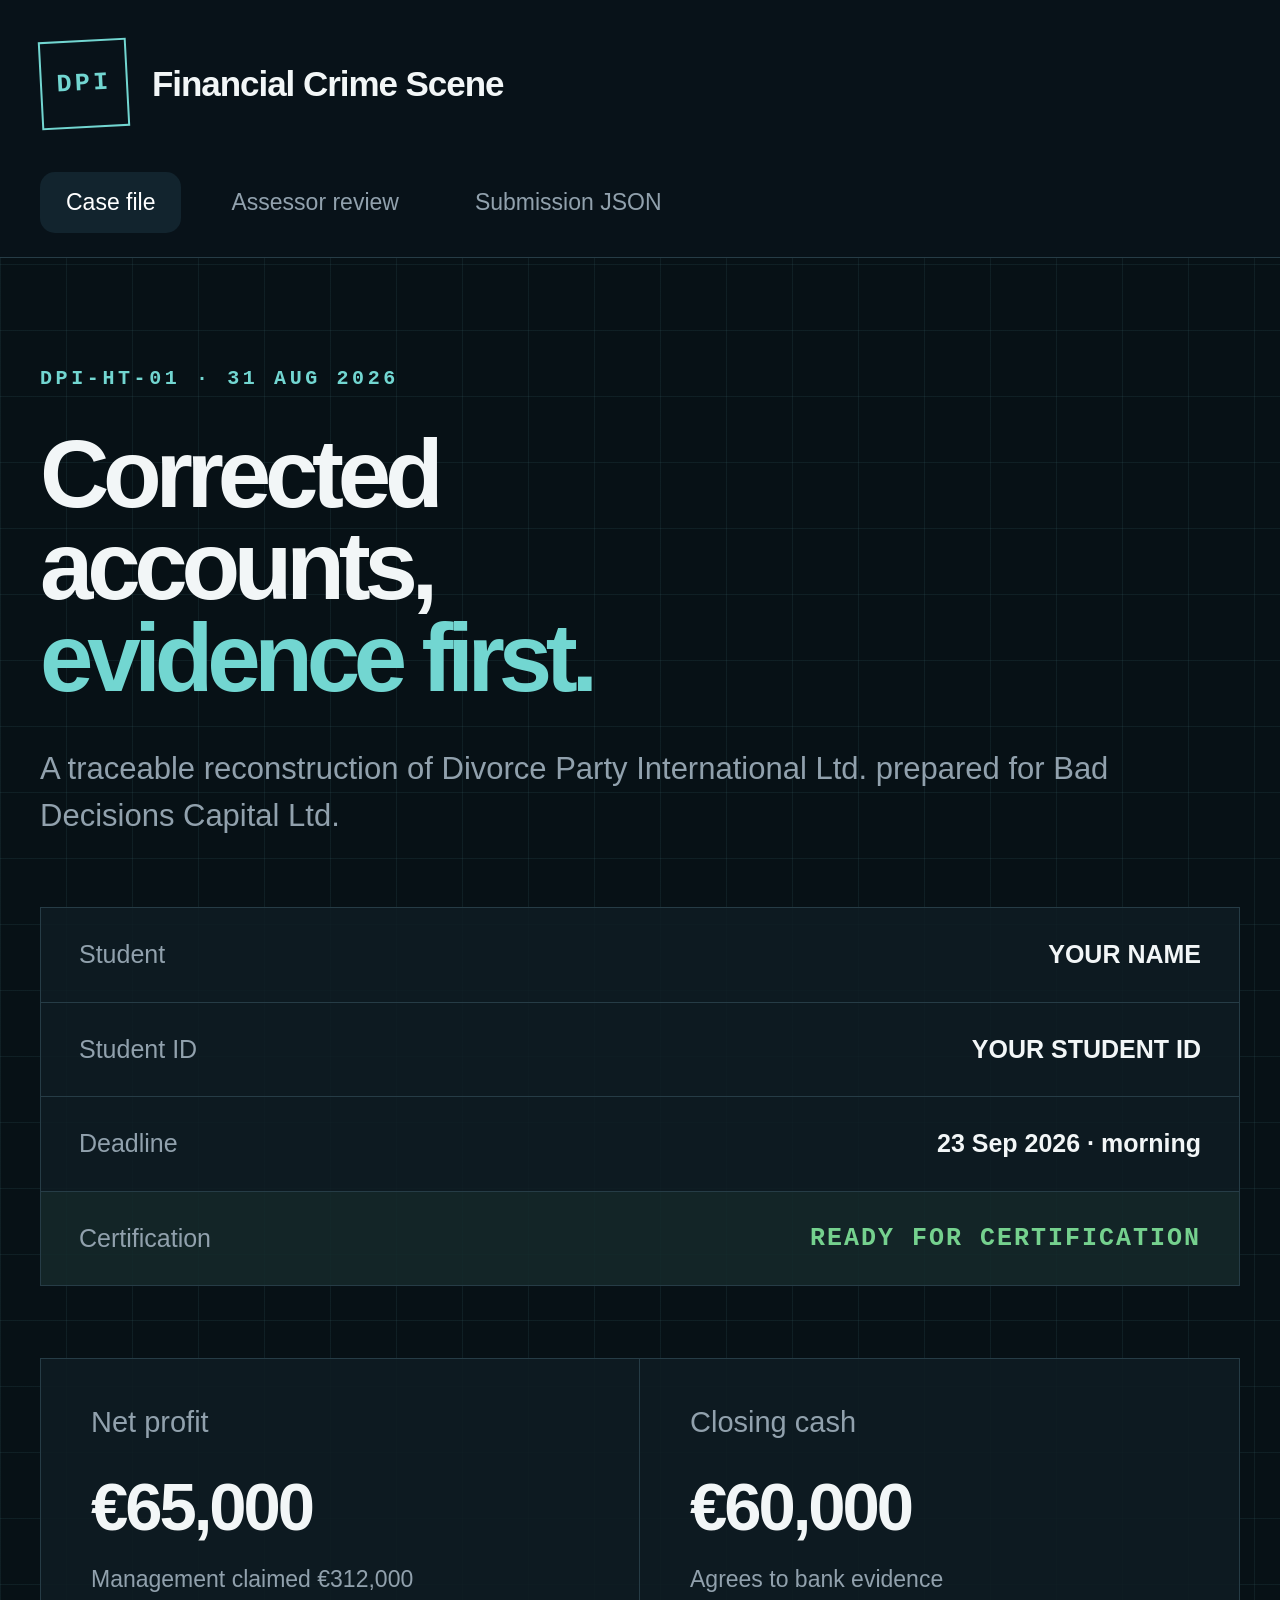
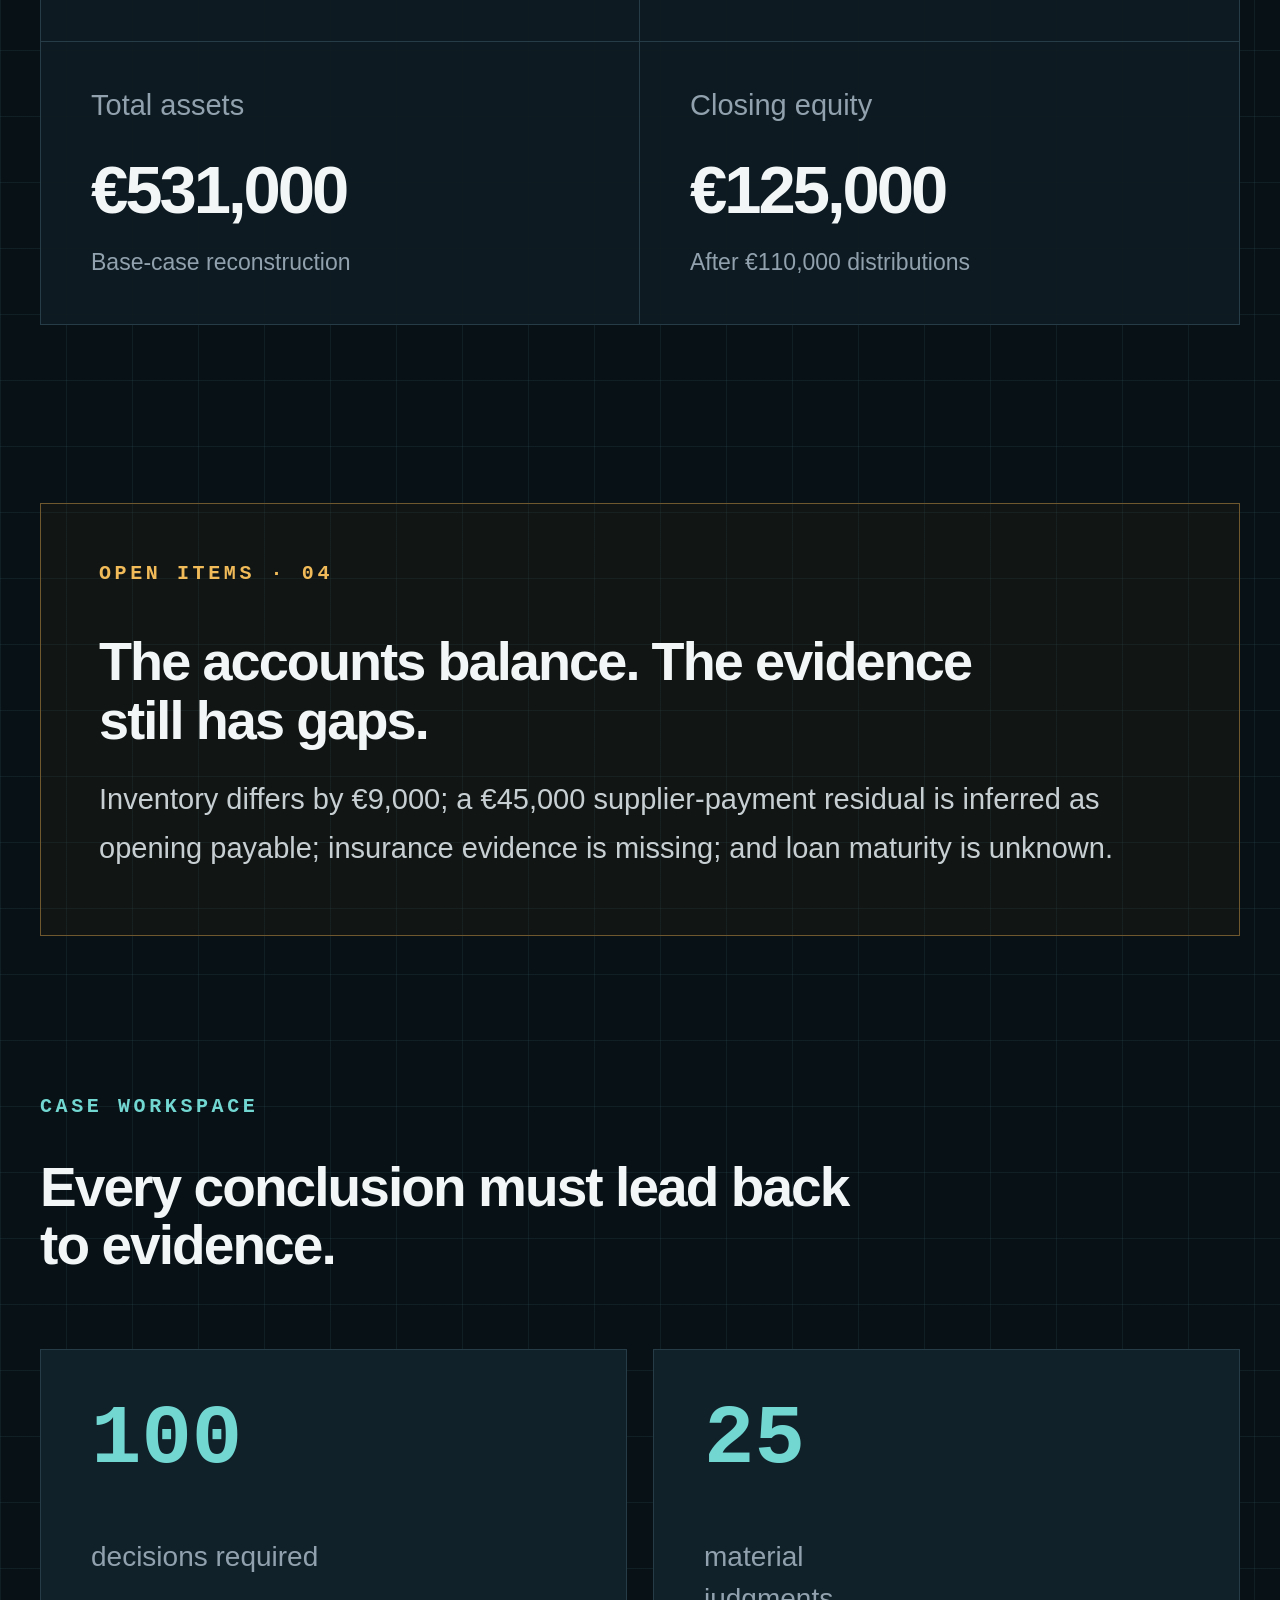
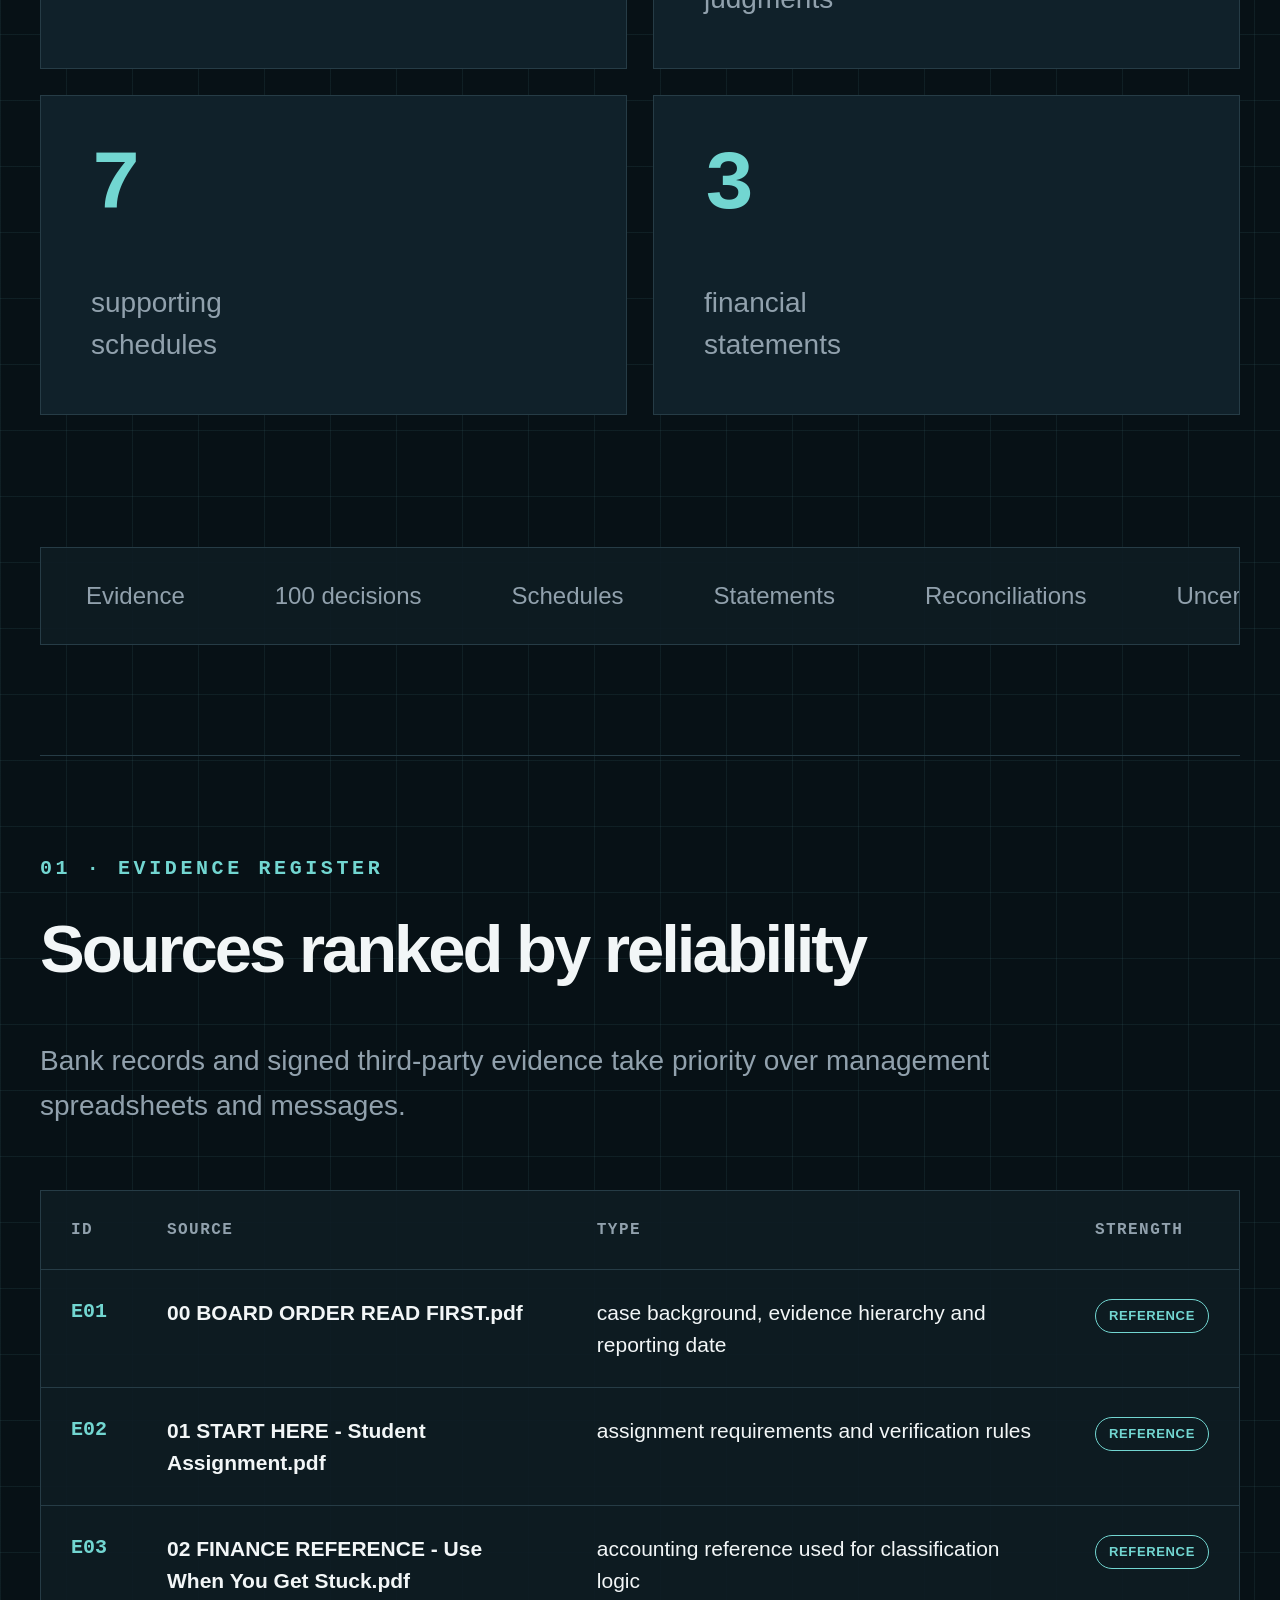
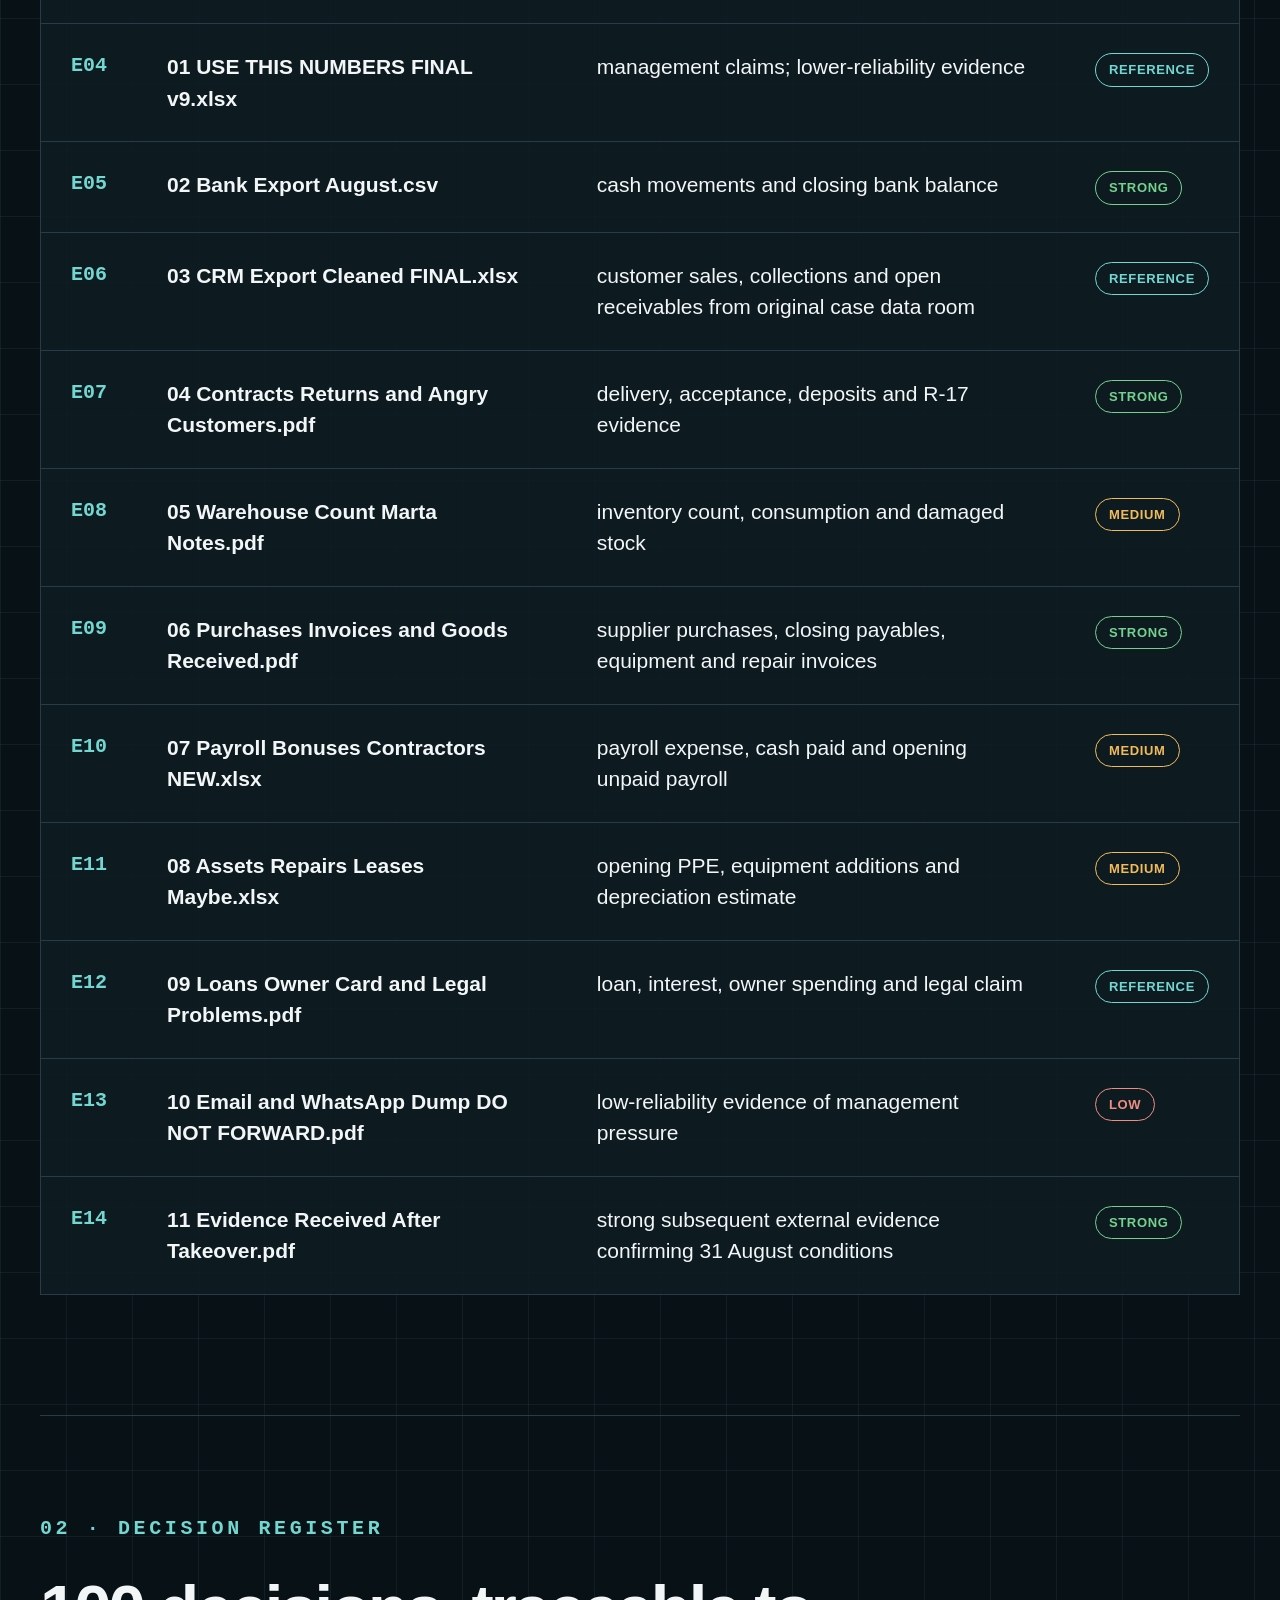
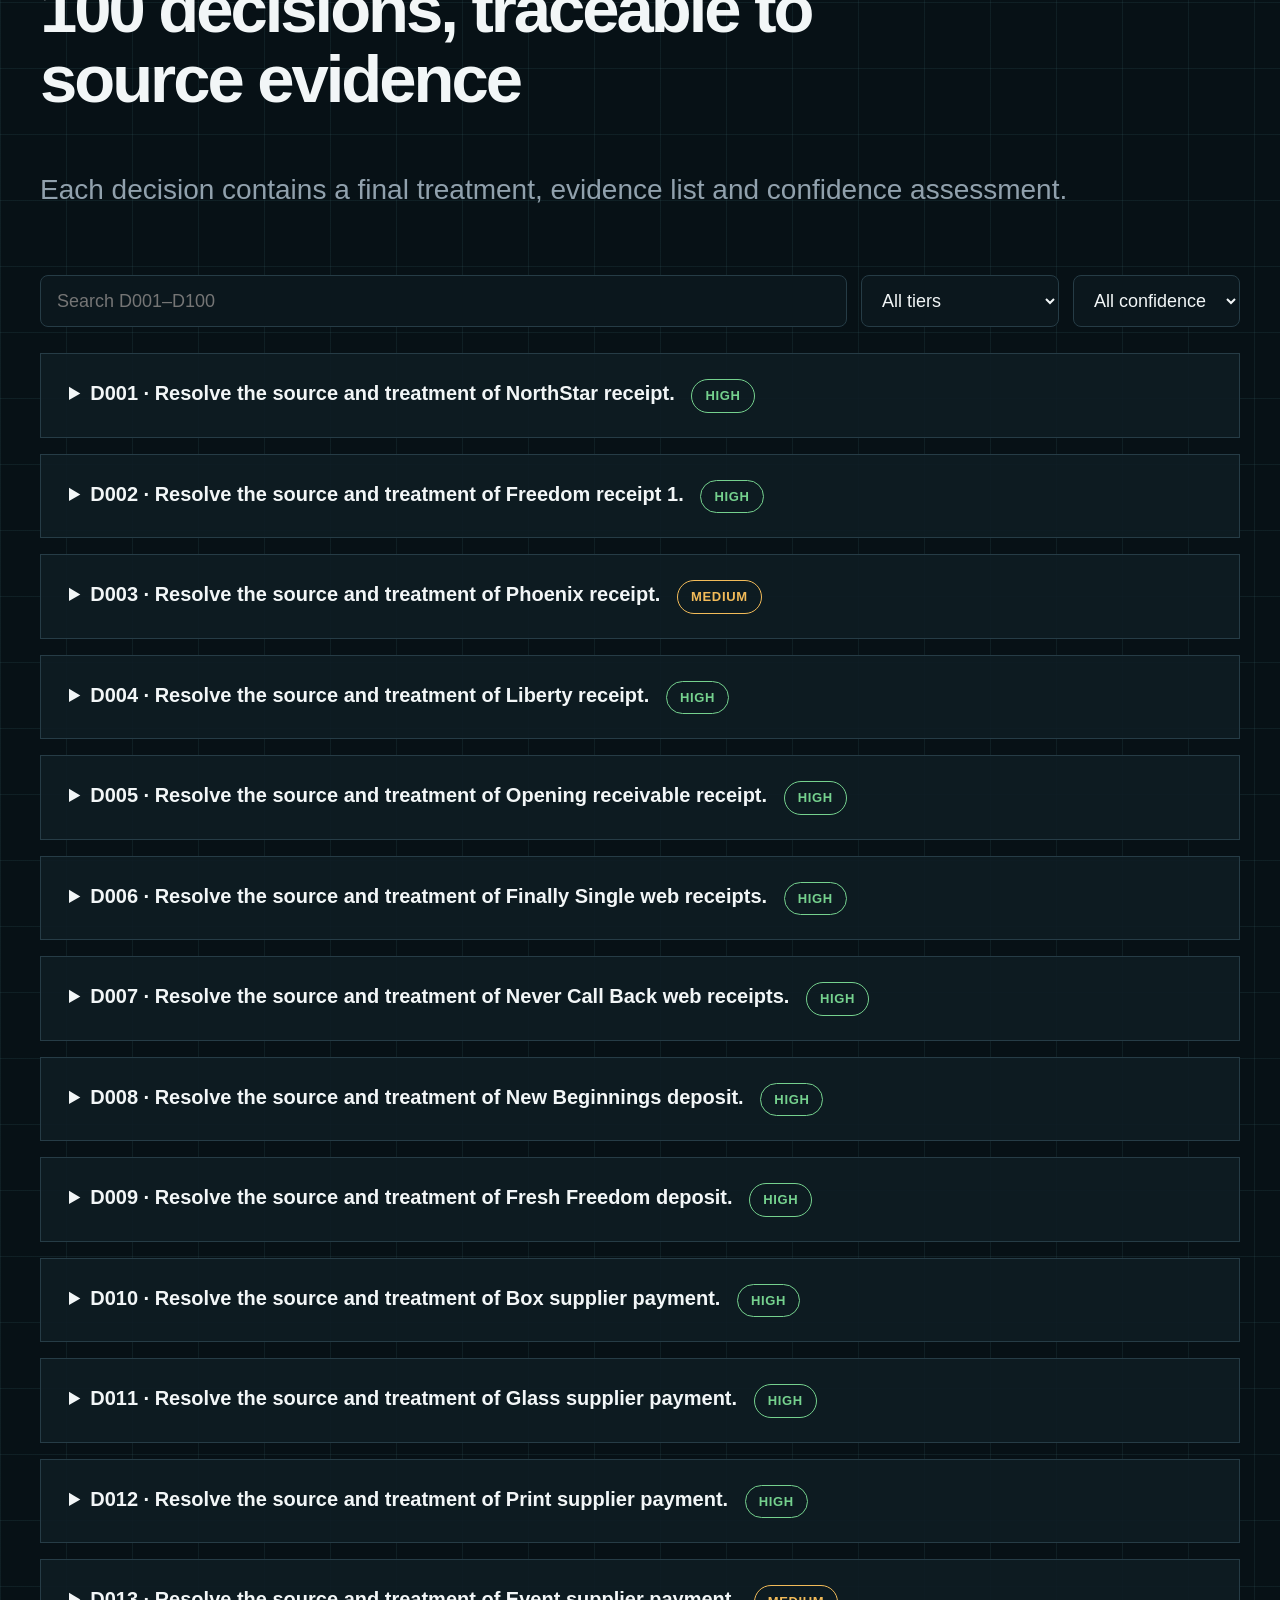
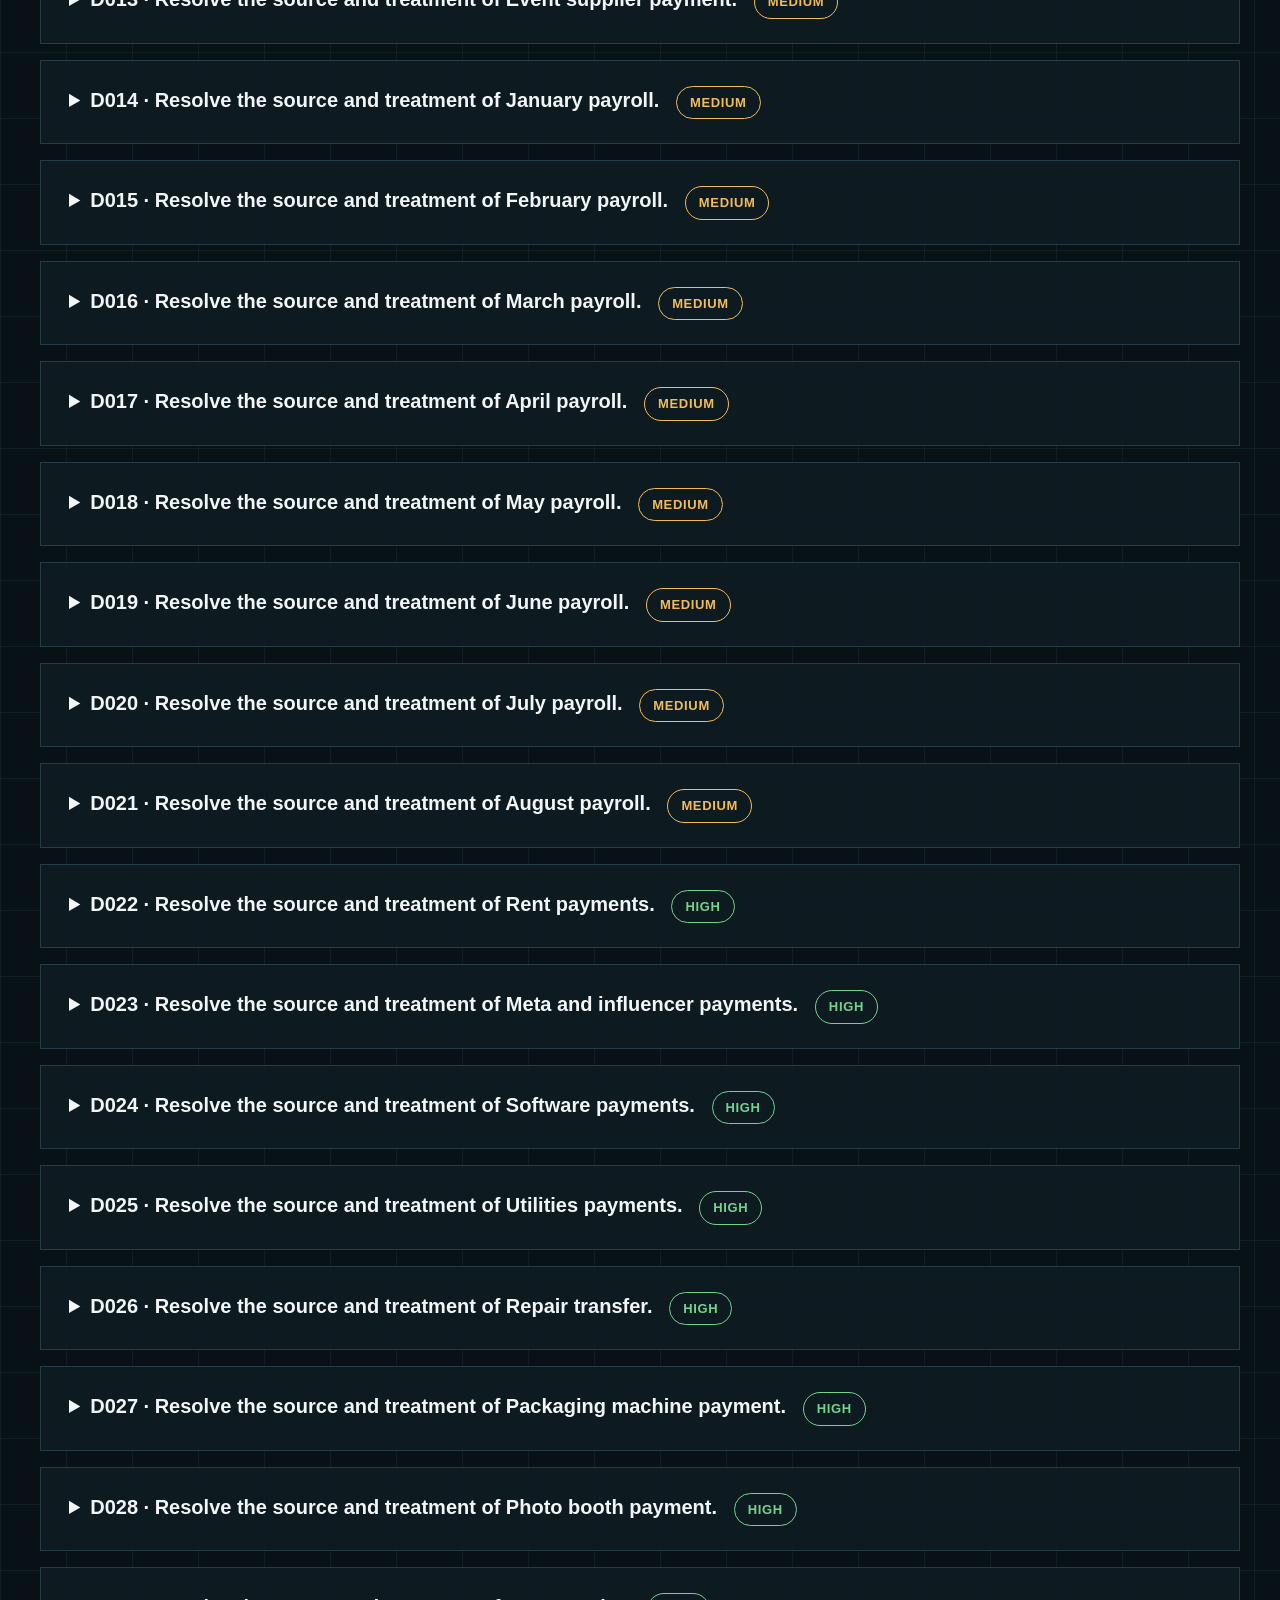
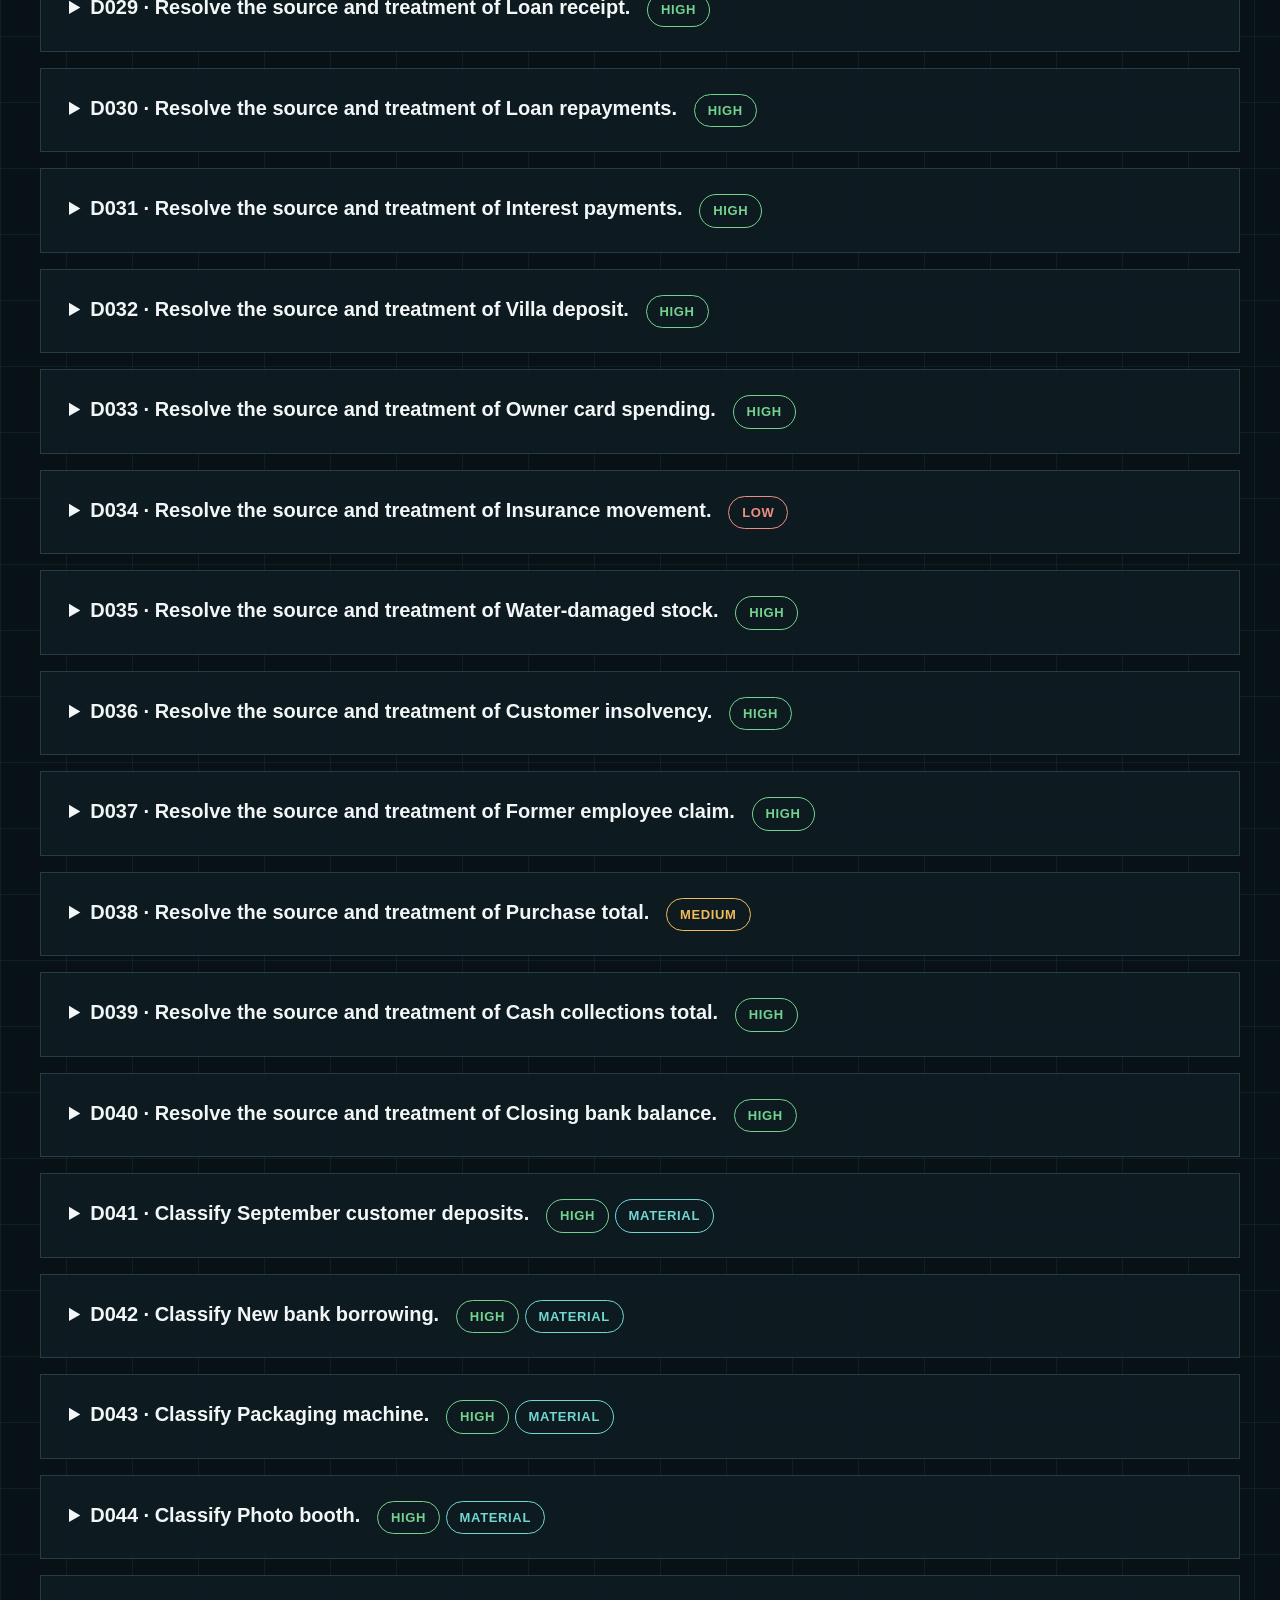
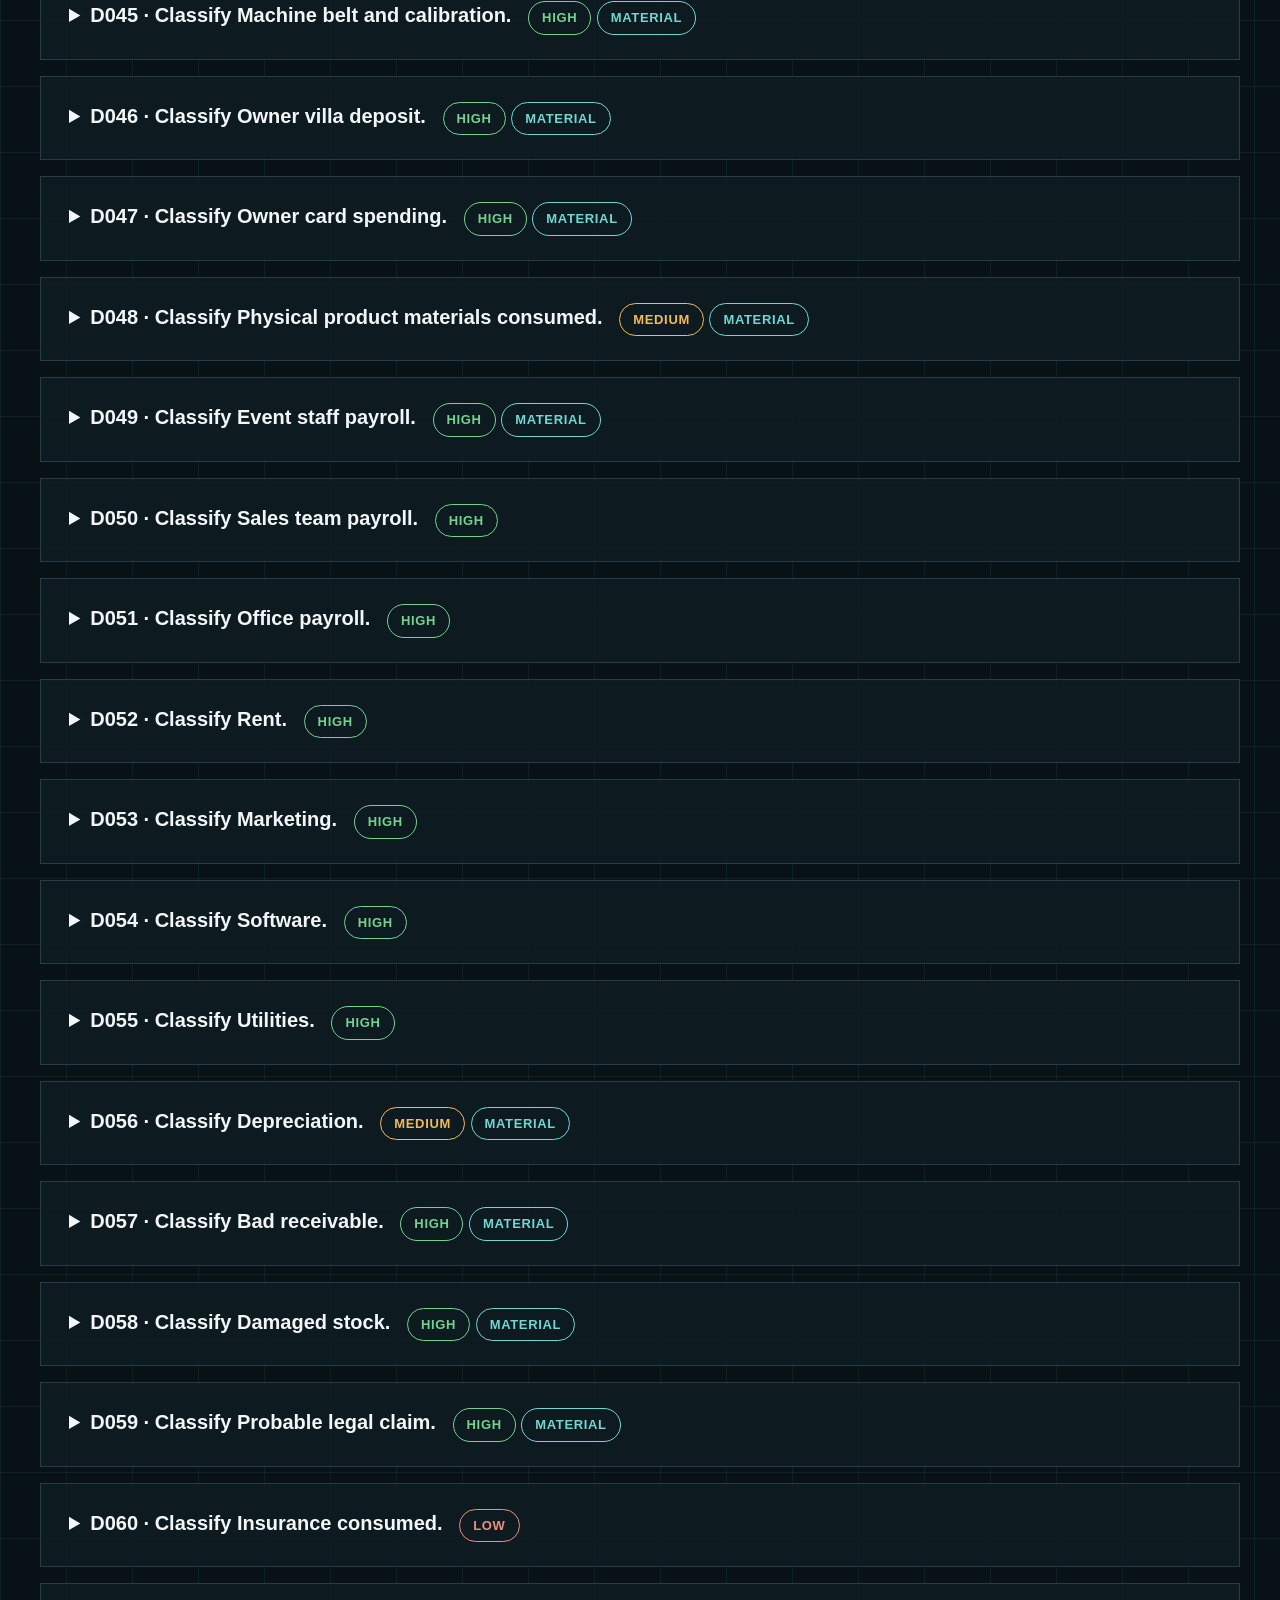
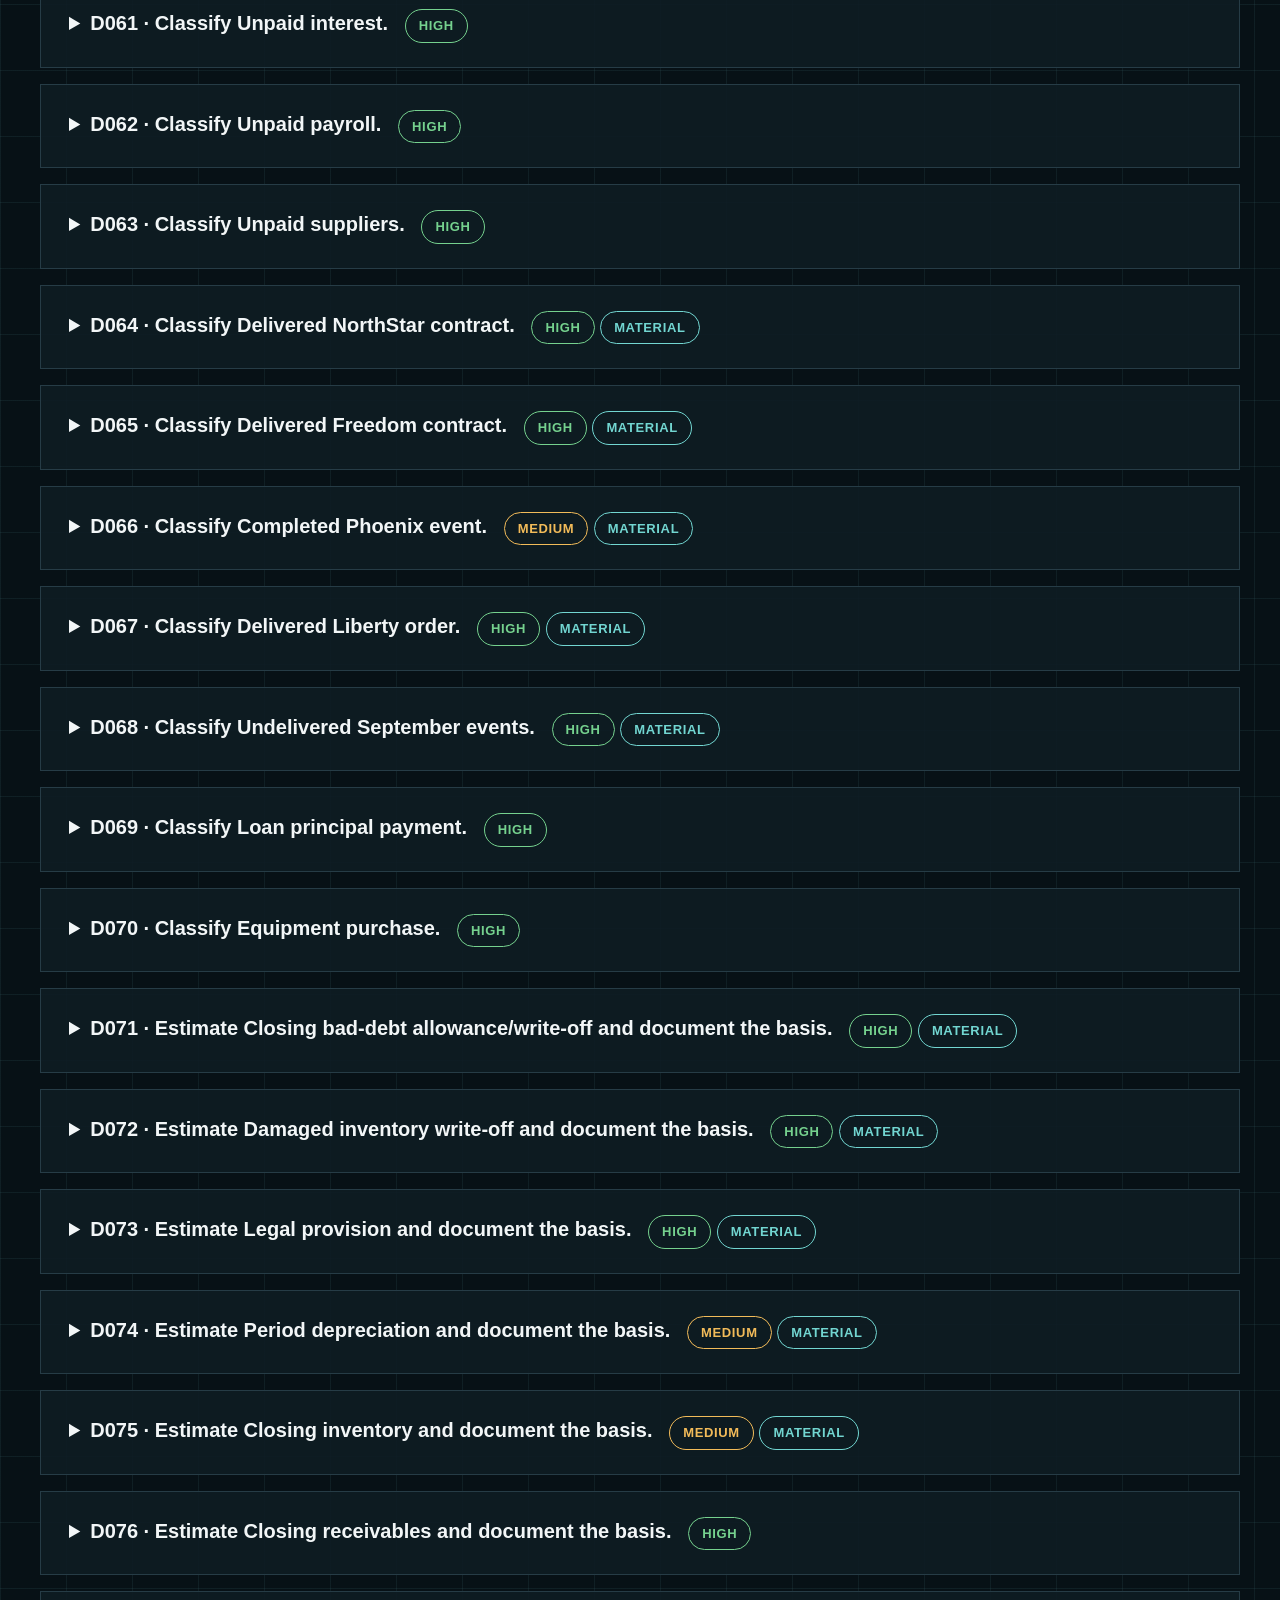
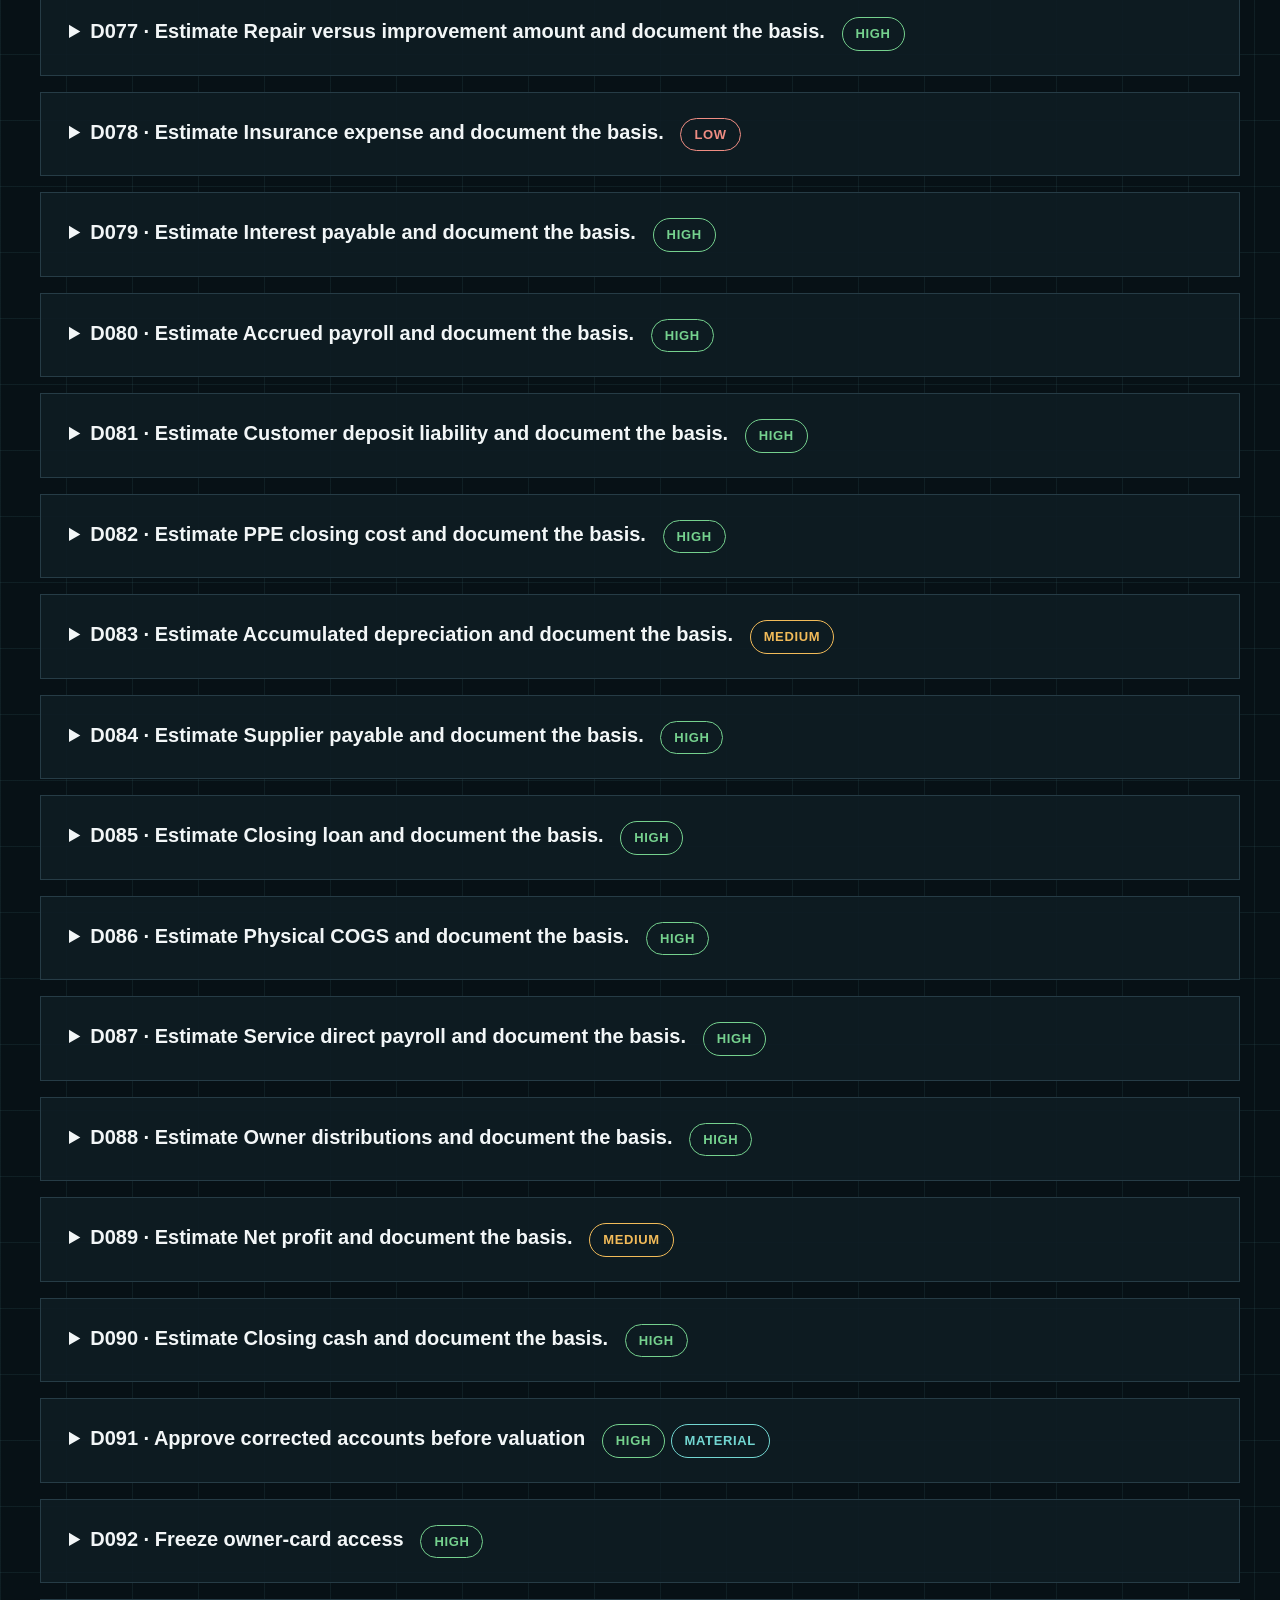
==== index.html @ bce0f1d9 "Upload submission site" ====
<!doctype html>
<html lang="en">
<head><meta charset="utf-8"><meta name="viewport" content="width=device-width,initial-scale=1"><title>DPI Financial Crime Scene</title><link rel="stylesheet" href="/styles.css"></head>
<body>
<header><div class="header-inner">
  <div class="brand"><div class="logo">DPI</div><div class="brand-name">Financial Crime Scene</div></div>
  <nav class="nav"><a class="active" href="/">Case file</a><a href="/review.html">Assessor review</a><a href="/submission.json">Submission JSON</a></nav>
</div></header>

<main>
<section class="hero">
  <div class="kicker">DPI-HT-01 · 31 AUG 2026</div>
  <h1>Corrected<br>accounts,<br><span class="aqua">evidence first.</span></h1>
  <p class="lead">A traceable reconstruction of Divorce Party International Ltd. prepared for Bad Decisions Capital Ltd.</p>

  <div class="identity">
    <div class="identity-row"><div class="label">Student</div><div class="value">YOUR NAME</div></div>
    <div class="identity-row"><div class="label">Student ID</div><div class="value">YOUR STUDENT ID</div></div>
    <div class="identity-row"><div class="label">Deadline</div><div class="value">23 Sep 2026 · morning</div></div>
    <div class="identity-row cert"><div class="label">Certification</div><div class="value">READY FOR CERTIFICATION</div></div>
  </div>

  <div class="kpi-stack">
    <div class="kpi-card"><div class="kpi-label">Net profit</div><div class="kpi-value">€65,000</div><div class="kpi-sub">Management claimed €312,000</div></div>
    <div class="kpi-card"><div class="kpi-label">Closing cash</div><div class="kpi-value">€60,000</div><div class="kpi-sub">Agrees to bank evidence</div></div>
    <div class="kpi-card"><div class="kpi-label">Total assets</div><div class="kpi-value">€531,000</div><div class="kpi-sub">Base-case reconstruction</div></div>
    <div class="kpi-card"><div class="kpi-label">Closing equity</div><div class="kpi-value">€125,000</div><div class="kpi-sub">After €110,000 distributions</div></div>
  </div>
</section>

<section class="open-items">
  <div class="kicker">OPEN ITEMS · 04</div>
  <h2>The accounts balance. The evidence still has gaps.</h2>
  <p>Inventory differs by €9,000; a €45,000 supplier-payment residual is inferred as opening payable; insurance evidence is missing; and loan maturity is unknown.</p>
</section>

<section class="workspace">
  <div class="kicker">CASE WORKSPACE</div>
  <h2>Every conclusion must lead back to evidence.</h2>
  <div class="workspace-grid">
    <div class="workspace-card"><div class="num">100</div><div class="desc">decisions required</div></div>
    <div class="workspace-card"><div class="num">25</div><div class="desc">material judgments</div></div>
    <div class="workspace-card"><div class="num">7</div><div class="desc">supporting schedules</div></div>
    <div class="workspace-card"><div class="num">3</div><div class="desc">financial statements</div></div>
  </div>
</section>

<nav class="inner-tabs">
  <a href="#evidence">Evidence</a><a href="#decisions">100 decisions</a><a href="#schedules">Schedules</a><a href="#statements">Statements</a><a href="#recs">Reconciliations</a><a href="#uncertainty">Uncertainty</a><a href="#board">Board</a>
</nav>

<section class="section" id="evidence">
  <div class="section-head">
    <div class="kicker">01 · EVIDENCE REGISTER</div>
    <h2>Sources ranked by reliability</h2>
    <p>Bank records and signed third-party evidence take priority over management spreadsheets and messages.</p>
  </div>
  <div class="table-wrap"><table id="evidenceTable"></table></div>
</section>

<section class="section" id="decisions">
  <div class="section-head">
    <div class="kicker">02 · DECISION REGISTER</div>
    <h2>100 decisions, traceable to source evidence</h2>
    <p>Each decision contains a final treatment, evidence list and confidence assessment.</p>
  </div>
  <div class="controls"><input id="search" placeholder="Search D001–D100"><select id="tier"><option value="">All tiers</option><option value="operational">Operational</option><option value="material_judgment">Material judgment</option></select><select id="conf"><option value="">All confidence</option><option value="high">High</option><option value="medium">Medium</option><option value="low">Low</option></select></div>
  <div id="decisionList" class="card-list"></div>
</section>

<section class="section" id="schedules">
  <div class="section-head"><div class="kicker">03 · SUPPORTING SCHEDULES</div><h2>Seven schedules behind the statements</h2><p>Revenue, working capital, payroll, PPE, debt, distributions and equity are reconstructed before the statements.</p></div>
  <div id="scheduleList" class="card-list"></div>
</section>

<section class="section" id="statements">
  <div class="section-head"><div class="kicker">04 · FINANCIAL STATEMENTS</div><h2>Three statements. One reconciled case.</h2></div>
  <div class="section-head"><p style="margin-bottom:24px"><b>Profit & Loss</b></p></div><div class="table-wrap"><table id="pl"></table></div><br><br>
  <div class="section-head"><p style="margin-bottom:24px"><b>Cash Flow</b></p></div><div class="table-wrap"><table id="cf"></table></div><br><br>
  <div class="section-head"><p style="margin-bottom:24px"><b>Balance Sheet</b></p></div><div class="table-wrap"><table id="bs"></table></div>
</section>

<section class="section" id="recs">
  <div class="section-head"><div class="kicker">05 · RECONCILIATIONS</div><h2>Checks before valuation</h2></div>
  <div id="recList" class="card-list"></div>
</section>

<section class="section" id="uncertainty">
  <div class="section-head"><div class="kicker">06 · UNCERTAINTY</div><h2>The gaps stay visible</h2></div>
  <div id="uncList" class="card-list"></div>
</section>

<section class="section" id="board">
  <div class="section-head"><div class="kicker">07 · BOARD RECOMMENDATION</div><h2>Correct first. Value second.</h2></div>
  <div id="boardBox" class="detail-card"></div>
</section>
</main>

<footer>DPI-HT-01 · Case file · Assessor review · Submission JSON</footer>
<script src="/app.js"></script>
<script>
(async()=>{
const d=await DPI.getData();
const rank=f=>{
  const s=f.toLowerCase();
  if(s.includes("bank")||s.includes("contracts")||s.includes("after takeover")||s.includes("purchases"))return["STRONG","high"];
  if(s.includes("warehouse")||s.includes("payroll")||s.includes("assets"))return["MEDIUM","medium"];
  if(s.includes("management")||s.includes("email"))return["LOW","low"];
  return["REFERENCE","pending"];
};
evidenceTable.innerHTML="<tr><th>ID</th><th>Source</th><th>Type</th><th>Strength</th></tr>"+
d.evidence.map((e,i)=>{const r=rank(e.file);return `<tr><td class="eid">E${String(i+1).padStart(2,"0")}</td><td><b>${e.file}</b></td><td>${e.role}</td><td><span class="badge ${r[1]}">${r[0]}</span></td></tr>`}).join("");

function renderDecisions(){
 const q=search.value.toLowerCase().trim();
 decisionList.innerHTML=d.decisions.filter(x=>(!q||(x.id+" "+x.question+" "+JSON.stringify(x.answer)).toLowerCase().includes(q))&&(!tier.value||x.reviewTier===tier.value)&&(!conf.value||x.confidence===conf.value))
 .map(x=>`<details class="detail-card"><summary>${x.id} · ${x.question} &nbsp; ${DPI.badge(x.confidence)} ${x.reviewTier==="material_judgment"?'<span class="badge pending">material</span>':""}</summary><p><b>Final answer:</b> ${x.answer}</p><p><b>Evidence:</b> ${x.evidence.join("; ")}</p></details>`).join("");
}
[search,tier,conf].forEach(e=>e.addEventListener("input",renderDecisions));renderDecisions();

scheduleList.innerHTML=Object.entries(d.schedules).map(([k,v])=>{
 const rows=Object.entries(v).filter(([,x])=>typeof x==="number").slice(0,8).map(([a,b])=>`<p><b>${DPI.label(a)}:</b> ${DPI.EUR(b)}</p>`).join("");
 return `<div class="detail-card"><div class="kicker">${DPI.label(k)}</div>${rows}${v.reconciliation?`<p style="color:var(--muted)">${v.reconciliation}</p>`:""}</div>`;
}).join("");

pl.innerHTML="<tr><th>Line</th><th class='money'>EUR</th></tr>"+DPI.moneyRows(d.statements.profitAndLoss);
cf.innerHTML="<tr><th>Line</th><th class='money'>EUR</th></tr>"+DPI.moneyRows(d.statements.cashFlow);
bs.innerHTML="<tr><th>Line</th><th class='money'>EUR</th></tr>"+DPI.moneyRows({...d.statements.balanceSheet.assets,...d.statements.balanceSheet.liabilities,...d.statements.balanceSheet.equity,totalLiabilitiesAndEquity:d.statements.balanceSheet.totalLiabilitiesAndEquity});

recList.innerHTML=d.reconciliations.map(r=>`<div class="detail-card"><p>${DPI.badge(r.status.includes("UNCERTAINTY")?"warn":"pass")} <b>${r.name}</b></p><p>${r.detail}</p></div>`).join("");
uncList.innerHTML=d.uncertainties.map(u=>`<div class="detail-card"><div class="kicker">${u.issue}</div><p><b>Central treatment:</b> ${u.centralTreatment}</p><p><b>Alternative:</b> ${u.alternative}</p><p>${u.rangeEffect}</p></div>`).join("");

const b=d.boardRecommendation;
boardBox.innerHTML=`<p><b>${b.overallRecommendation}</b></p><p>${b.coreBusinessDecision}</p><ol>${b.fiveImmediateControlActions.map(x=>`<li>${x}</li>`).join("")}</ol><p><b>Additional action:</b> ${b.additionalAction}</p>`;
})();
</script>
</body></html>
---- styles.css ----
:root{
  --bg:#071116;
  --header:#081219;
  --panel:#0f1c23;
  --panel2:#101f27;
  --border:#263c46;
  --grid:rgba(68,116,126,.14);
  --text:#f2f6f7;
  --muted:#91a1ad;
  --aqua:#72d6d1;
  --green:#75d18e;
  --amber:#f2bb59;
}
*{box-sizing:border-box}
html{scroll-behavior:smooth}
body{
  margin:0;
  color:var(--text);
  background-color:var(--bg);
  background-image:
    linear-gradient(var(--grid) 1px, transparent 1px),
    linear-gradient(90deg,var(--grid) 1px, transparent 1px);
  background-size:66px 66px;
  font-family:-apple-system,BlinkMacSystemFont,"Segoe UI",Inter,Roboto,Helvetica,Arial,sans-serif;
  line-height:1.5;
}
a{color:inherit}
header{
  background:var(--header);
  border-bottom:1px solid var(--border);
  padding:40px 40px 24px;
}
.header-inner{max-width:1260px;margin:0 auto}
.brand{
  display:flex;align-items:center;gap:24px;
}
.logo{
  width:88px;height:88px;
  border:2px solid var(--aqua);
  display:flex;align-items:center;justify-content:center;
  color:var(--aqua);
  font-family:ui-monospace,SFMono-Regular,Menlo,Consolas,monospace;
  font-size:25px;font-weight:900;letter-spacing:.13em;
  transform:rotate(-3deg);
}
.brand-name{
  font-size:35px;font-weight:800;letter-spacing:-.03em;
}
.nav{
  display:flex;gap:24px;margin-top:44px;overflow-x:auto;padding-bottom:0;
}
.nav a{
  text-decoration:none;color:var(--muted);
  font-size:23px;line-height:1;
  padding:19px 26px;
  border-radius:15px;
  white-space:nowrap;
}
.nav a.active{background:#12242e;color:#fff}

main{max-width:1260px;margin:0 auto;padding:0 30px 92px}
.hero{
  padding:106px 0 100px;
}
.kicker{
  color:var(--aqua);
  font-family:ui-monospace,SFMono-Regular,Menlo,Consolas,monospace;
  text-transform:uppercase;
  letter-spacing:.18em;
  font-size:20px;
  font-weight:850;
}
.hero h1{
  margin:34px 0 42px;
  max-width:920px;
  font-size:96px;
  line-height:.96;
  letter-spacing:-.065em;
  font-weight:900;
}
.hero h1 .aqua{color:var(--aqua)}
.hero .lead{
  max-width:1080px;
  color:var(--muted);
  font-size:31px;
  line-height:1.5;
  margin:0 0 68px;
}

.identity{
  border:1px solid var(--border);
  background:rgba(14,28,35,.86);
}
.identity-row{
  display:grid;
  grid-template-columns:280px 1fr;
  gap:20px;
  padding:28px 38px;
  border-bottom:1px solid var(--border);
  align-items:center;
}
.identity-row:last-child{border-bottom:0}
.identity .label{color:var(--muted);font-size:25px}
.identity .value{font-size:25px;font-weight:800;text-align:right}
.identity-row.cert{background:rgba(47,91,67,.18)}
.identity-row.cert .value{
  color:var(--green);
  font-family:ui-monospace,SFMono-Regular,Menlo,Consolas,monospace;
  letter-spacing:.08em;
}

.kpi-stack{
  margin-top:72px;
  border-left:1px solid var(--border);
  border-right:1px solid var(--border);
  border-top:1px solid var(--border);
}
.kpi-card{
  background:rgba(14,28,35,.88);
  padding:42px 50px 45px;
  min-height:265px;
  border-bottom:1px solid var(--border);
}
.kpi-label{
  color:var(--muted);
  font-size:29px;
  margin-bottom:28px;
}
.kpi-value{
  font-size:67px;
  line-height:1;
  font-weight:880;
  letter-spacing:-.045em;
}
.kpi-sub{
  color:var(--muted);
  font-size:23px;
  margin-top:22px;
}

.open-items{
  margin:78px 0 156px;
  border:1px solid #6f572e;
  background:rgba(47,38,20,.26);
  padding:55px 58px 62px;
}
.open-items .kicker{color:var(--amber)}
.open-items h2{
  margin:43px 0 26px;
  font-size:54px;
  line-height:1.08;
  letter-spacing:-.035em;
  max-width:920px;
}
.open-items p{
  margin:0;
  color:#c8cfd3;
  font-size:29px;
  line-height:1.68;
  max-width:1080px;
}

.workspace{
  padding-bottom:132px;
}
.workspace h2{
  font-size:55px;
  line-height:1.07;
  letter-spacing:-.035em;
  max-width:850px;
  margin:36px 0 74px;
}
.workspace-grid{
  display:grid;
  grid-template-columns:1fr 1fr;
  gap:26px;
}
.workspace-card{
  min-height:310px;
  border:1px solid var(--border);
  background:#10212a;
  padding:48px 50px;
}
.workspace-card .num{
  color:var(--aqua);
  font-family:ui-monospace,SFMono-Regular,Menlo,Consolas,monospace;
  font-size:84px;
  line-height:1;
  font-weight:900;
}
.workspace-card .desc{
  color:var(--muted);
  font-size:28px;
  line-height:1.5;
  margin-top:54px;
  max-width:230px;
}

.inner-tabs{
  display:flex;
  overflow-x:auto;
  white-space:nowrap;
  border:1px solid var(--border);
  background:rgba(14,28,35,.9);
  margin:0 0 110px;
}
.inner-tabs a{
  flex:0 0 auto;
  text-decoration:none;
  color:var(--muted);
  font-size:24px;
  padding:30px 45px;
}

.section{
  padding:0 0 120px;
  border-top:1px solid var(--border);
  padding-top:98px;
}
.section-head .kicker{margin-bottom:30px}
.section-head h2{
  margin:0;
  font-size:67px;
  line-height:1.04;
  letter-spacing:-.045em;
  max-width:900px;
}
.section-head p{
  color:var(--muted);
  font-size:28px;
  line-height:1.6;
  max-width:1050px;
  margin:55px 0 62px;
}

.table-wrap{
  overflow-x:auto;
  border:1px solid var(--border);
  background:rgba(14,28,35,.9);
}
table{
  width:100%;
  min-width:920px;
  border-collapse:collapse;
}
th,td{
  padding:27px 30px;
  border-bottom:1px solid var(--border);
  text-align:left;
  vertical-align:top;
}
th{
  color:var(--muted);
  font-family:ui-monospace,SFMono-Regular,Menlo,Consolas,monospace;
  letter-spacing:.09em;
  text-transform:uppercase;
  font-size:16px;
  font-weight:850;
}
td{
  font-size:21px;
}
tr:last-child td{border-bottom:0}
.eid{
  color:var(--aqua);
  font-family:ui-monospace,SFMono-Regular,Menlo,Consolas,monospace;
  font-weight:900;
  font-size:20px;
}
.badge{
  display:inline-flex;
  align-items:center;
  border:1px solid currentColor;
  border-radius:999px;
  padding:6px 13px;
  font-size:13px;
  font-weight:850;
  text-transform:uppercase;
  letter-spacing:.05em;
  white-space:nowrap;
}
.high,.pass{color:var(--green)}
.medium,.warn{color:var(--amber)}
.low{color:#ef8d83}
.pending{color:var(--aqua)}

.controls{
  display:flex;gap:14px;flex-wrap:wrap;margin-bottom:26px
}
input,select{
  background:#0b171d;
  color:var(--text);
  border:1px solid var(--border);
  padding:14px 16px;
  border-radius:8px;
  font-size:18px;
}
input{min-width:300px;flex:1}
.card-list{display:grid;gap:16px}
.detail-card{
  border:1px solid var(--border);
  background:rgba(14,28,35,.9);
  padding:24px 28px;
}
.detail-card summary{
  cursor:pointer;
  font-size:20px;
  font-weight:800;
}
.detail-card p{font-size:19px;color:#c5ced3}
.review-grid{
  display:grid;
  grid-template-columns:1fr 1fr;
  gap:14px;
  margin-top:20px;
}
.review-cell{
  border:1px solid var(--border);
  background:#0a151b;
  padding:19px 20px;
}
.review-cell h4{
  color:var(--aqua);
  text-transform:uppercase;
  font-size:13px;
  letter-spacing:.08em;
  margin:0 0 8px;
}
.effect-grid{
  display:grid;
  grid-template-columns:repeat(5,1fr);
  gap:10px;
  margin-top:14px;
}
.effect{
  border:1px solid var(--border);
  background:#0a151b;
  padding:14px;
}
.effect small{
  display:block;
  color:var(--muted);
  text-transform:uppercase;
  font-size:11px;
}
.effect b{font-size:16px}
.money{text-align:right}
footer{
  background:var(--header);
  border-top:1px solid var(--border);
  color:var(--muted);
  padding:35px 40px 50px;
  font-size:15px;
}

@media(min-width:1050px){
  .kpi-stack{
    display:grid;
    grid-template-columns:1fr 1fr;
  }
  .kpi-card:nth-child(odd){border-right:1px solid var(--border)}
}

@media(max-width:700px){
  header{padding:36px 29px 23px}
  .logo{width:72px;height:72px;font-size:20px}
  .brand{gap:20px}
  .brand-name{font-size:24px}
  .nav{margin-top:38px;gap:7px}
  .nav a{font-size:18px;padding:16px 16px;border-radius:13px}
  main{padding:0 29px 70px}
  .hero{padding:110px 0 78px}
  .kicker{font-size:15px}
  .hero h1{font-size:62px;margin:30px 0 42px}
  .hero .lead{font-size:23px;line-height:1.65;margin-bottom:63px}
  .identity-row{grid-template-columns:1fr 1.35fr;padding:22px 20px}
  .identity .label{font-size:18px}
  .identity .value{font-size:18px}
  .kpi-stack{margin-top:68px}
  .kpi-card{padding:38px 31px 42px;min-height:250px}
  .kpi-label{font-size:20px;margin-bottom:34px}
  .kpi-value{font-size:60px}
  .kpi-sub{font-size:18px;margin-top:24px}
  .open-items{margin:67px 0 132px;padding:38px 30px 43px}
  .open-items h2{font-size:38px;margin:34px 0 18px}
  .open-items p{font-size:23px;line-height:1.7}
  .workspace h2{font-size:40px;margin:32px 0 65px}
  .workspace-grid{gap:18px}
  .workspace-card{padding:34px 28px;min-height:250px}
  .workspace-card .num{font-size:70px}
  .workspace-card .desc{font-size:20px;margin-top:49px}
  .inner-tabs{margin-bottom:90px}
  .inner-tabs a{font-size:19px;padding:24px 28px}
  .section{padding-top:86px;padding-bottom:100px}
  .section-head h2{font-size:48px}
  .section-head p{font-size:22px;line-height:1.75;margin:48px 0 52px}
  th,td{padding:23px 28px}
  td{font-size:18px}
  .review-grid{grid-template-columns:1fr}
  .effect-grid{grid-template-columns:1fr 1fr}
}
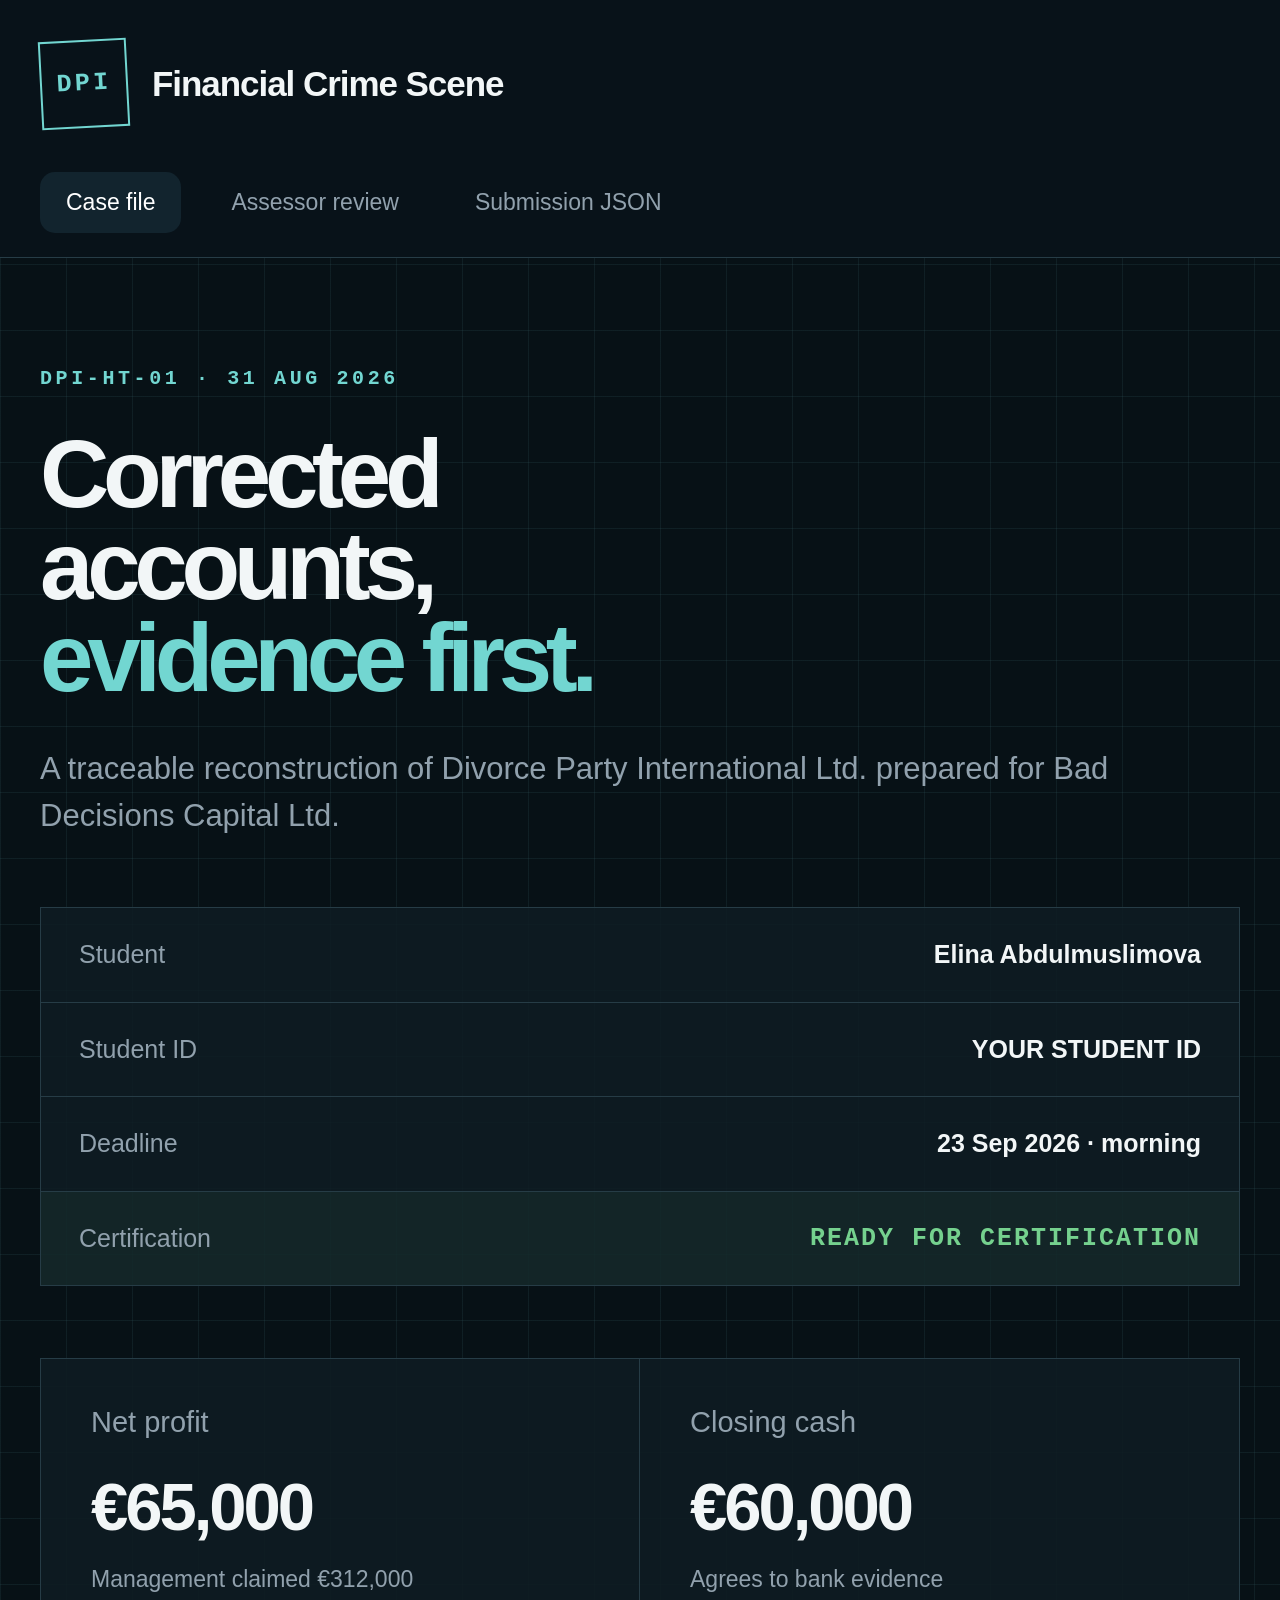
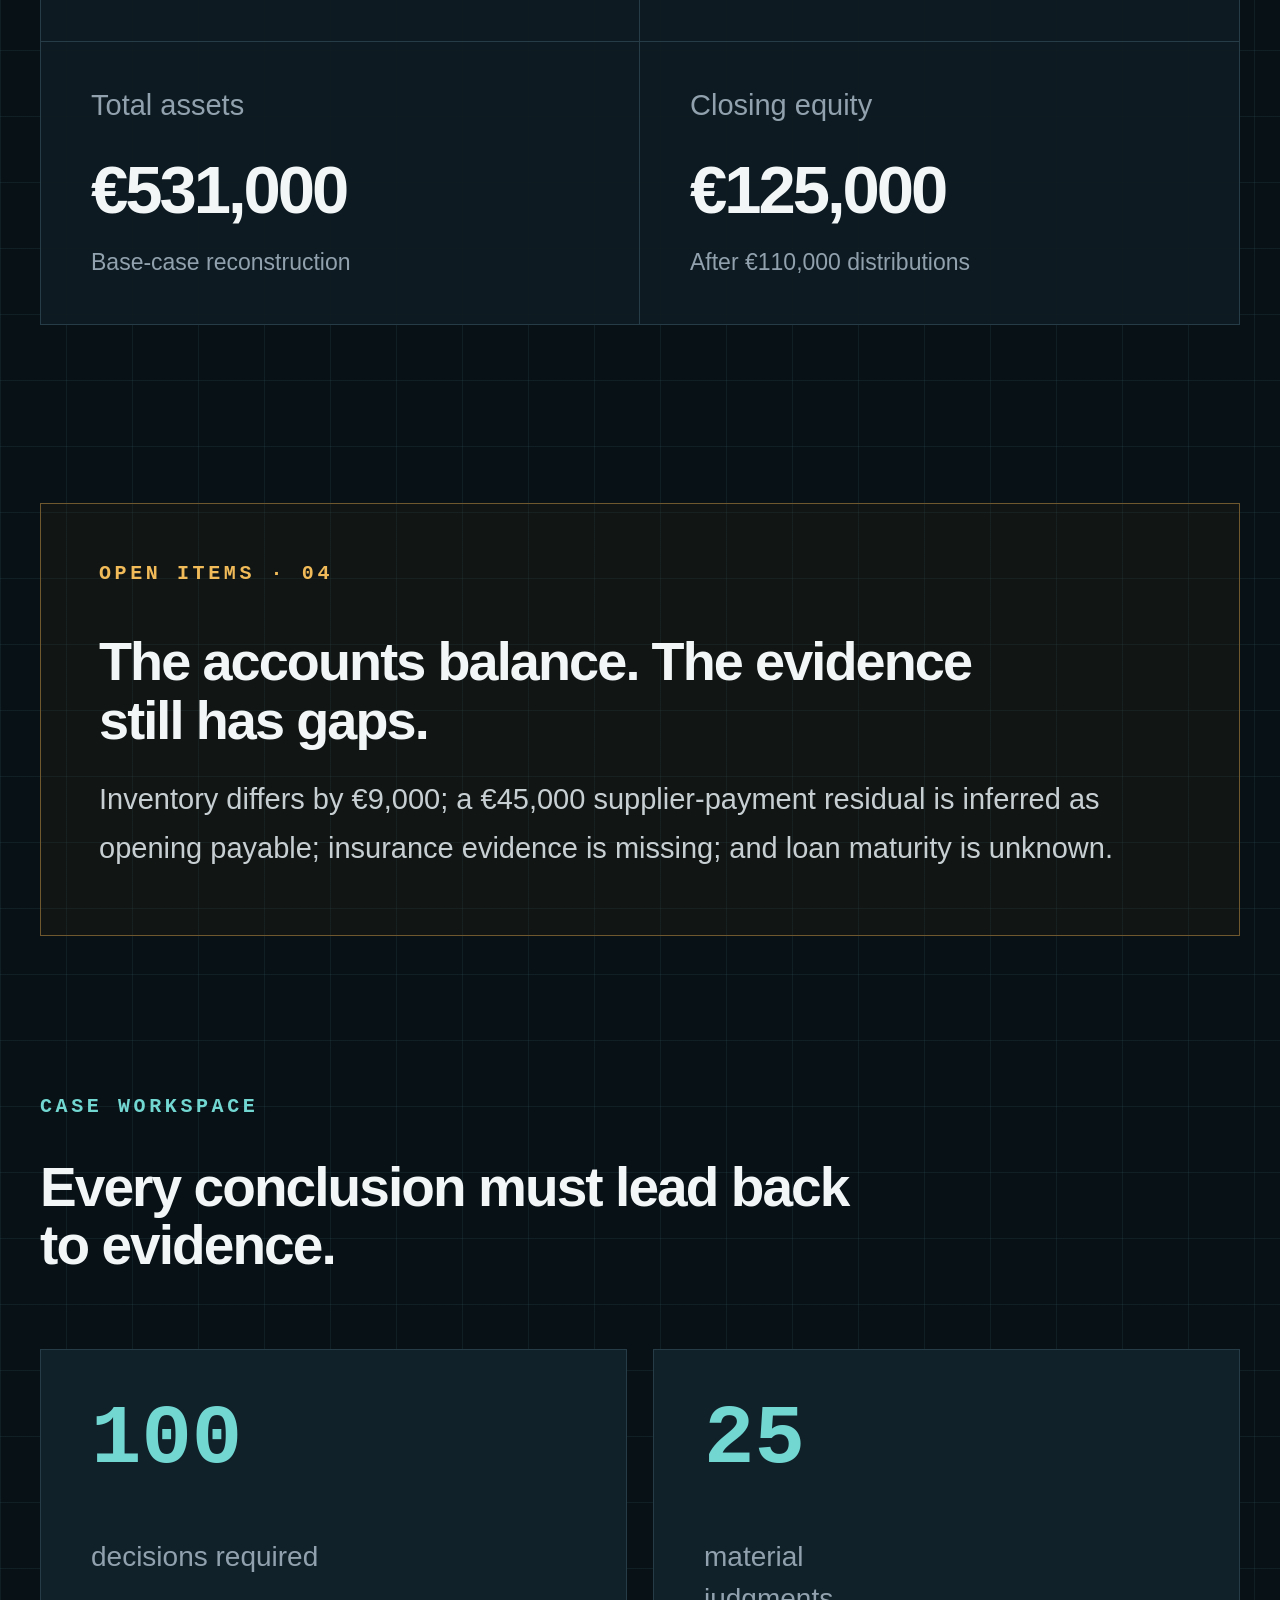
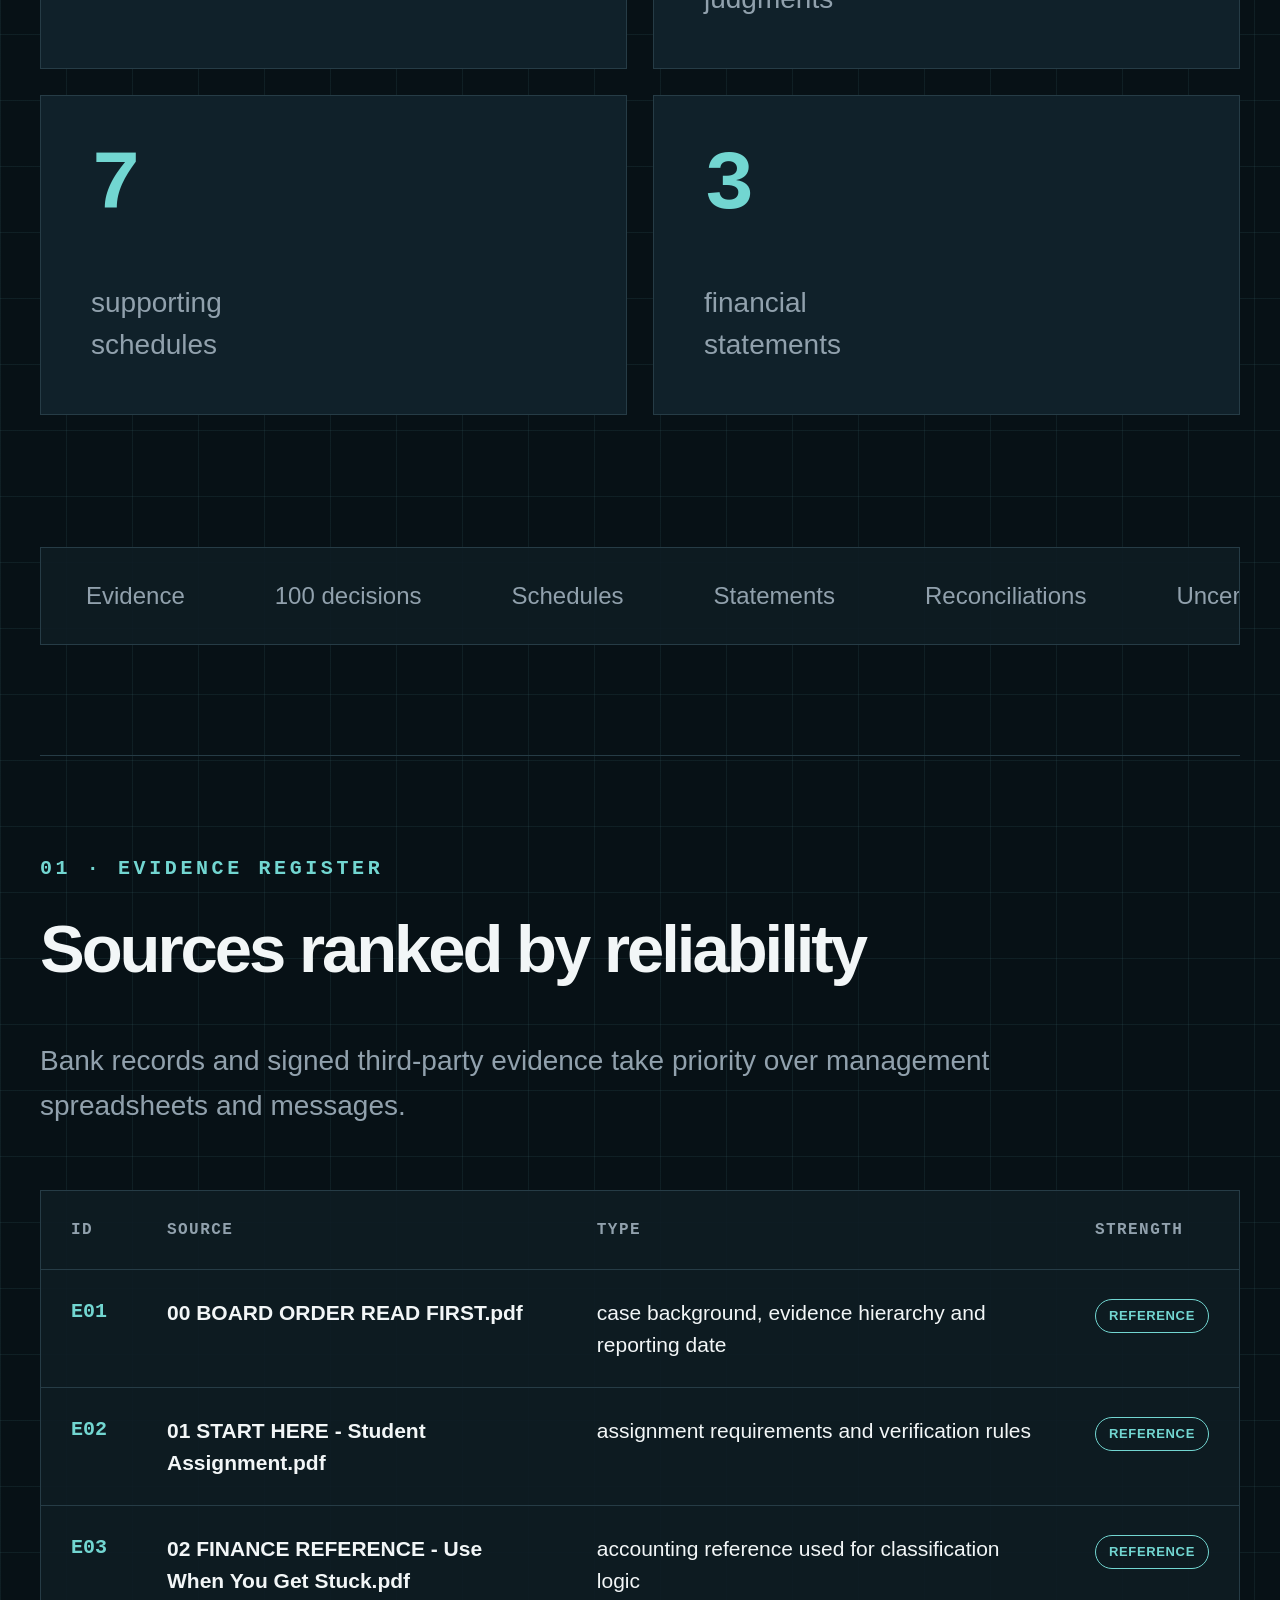
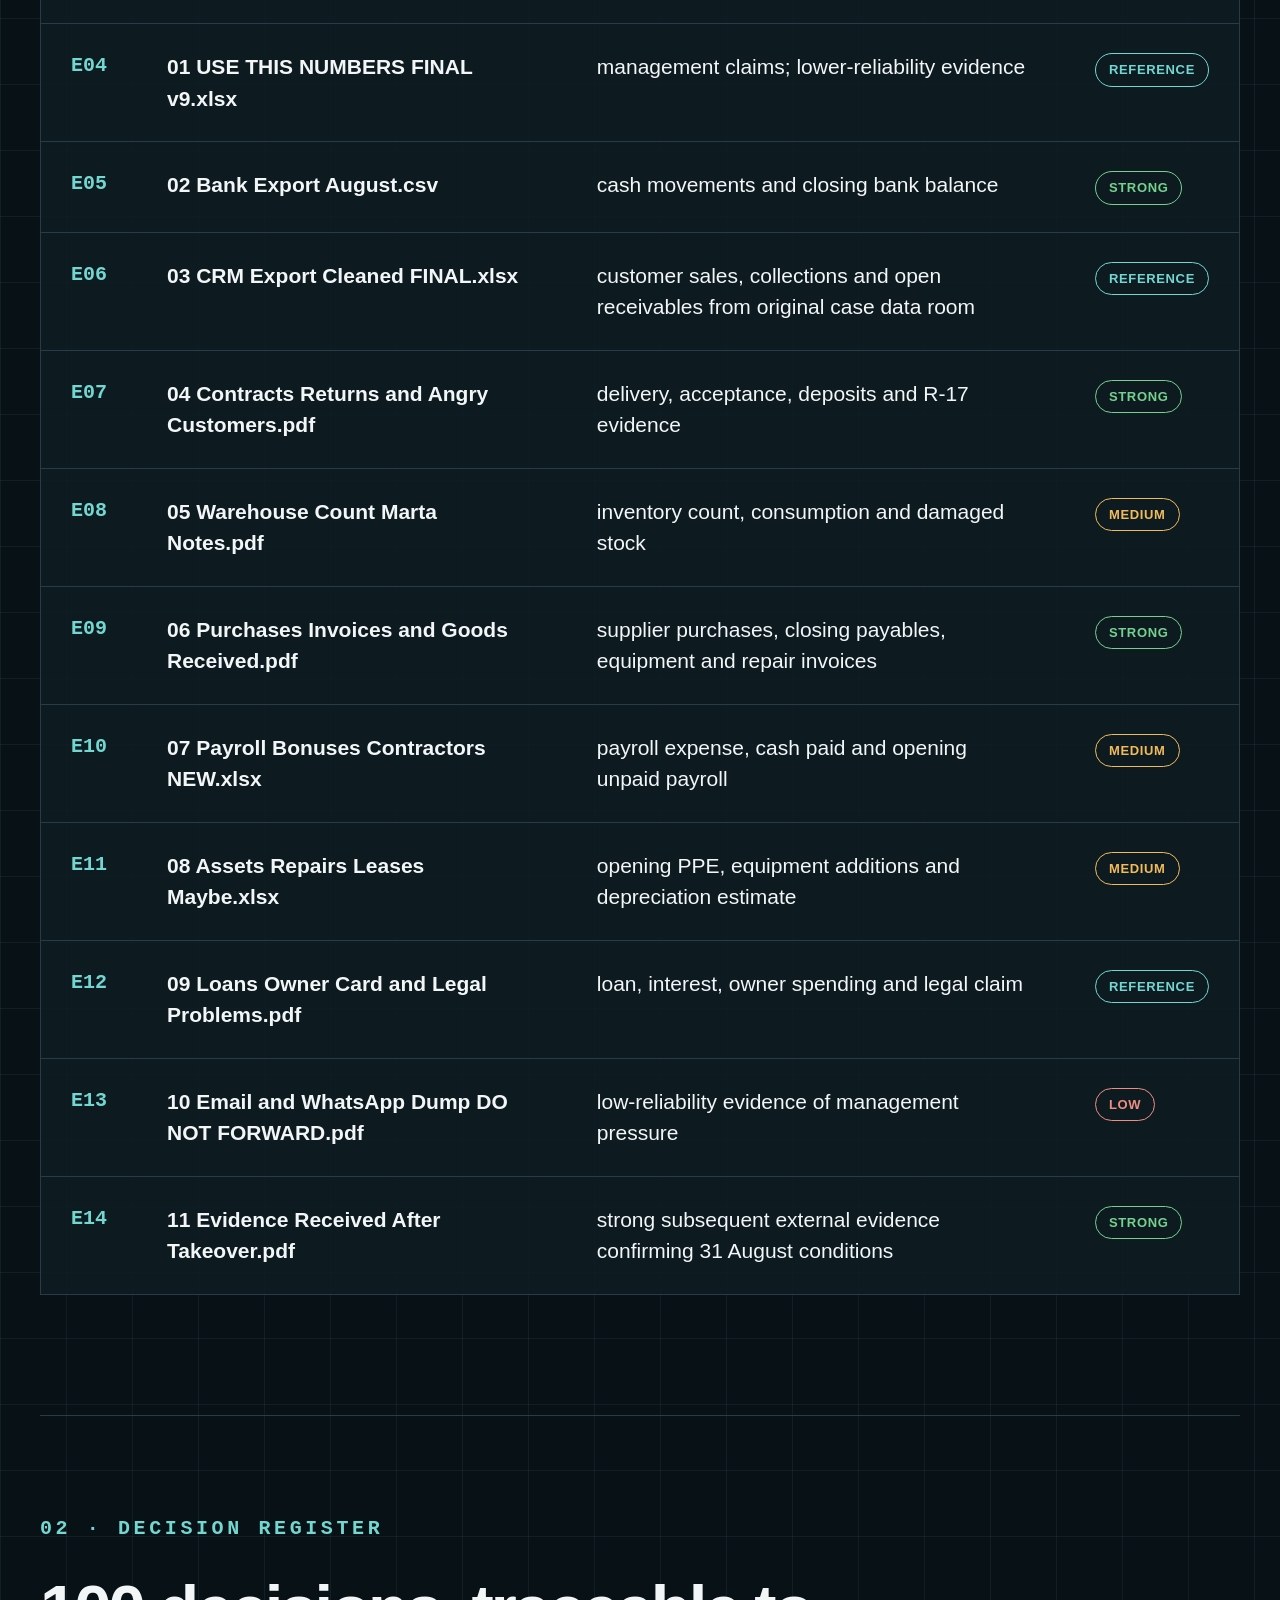
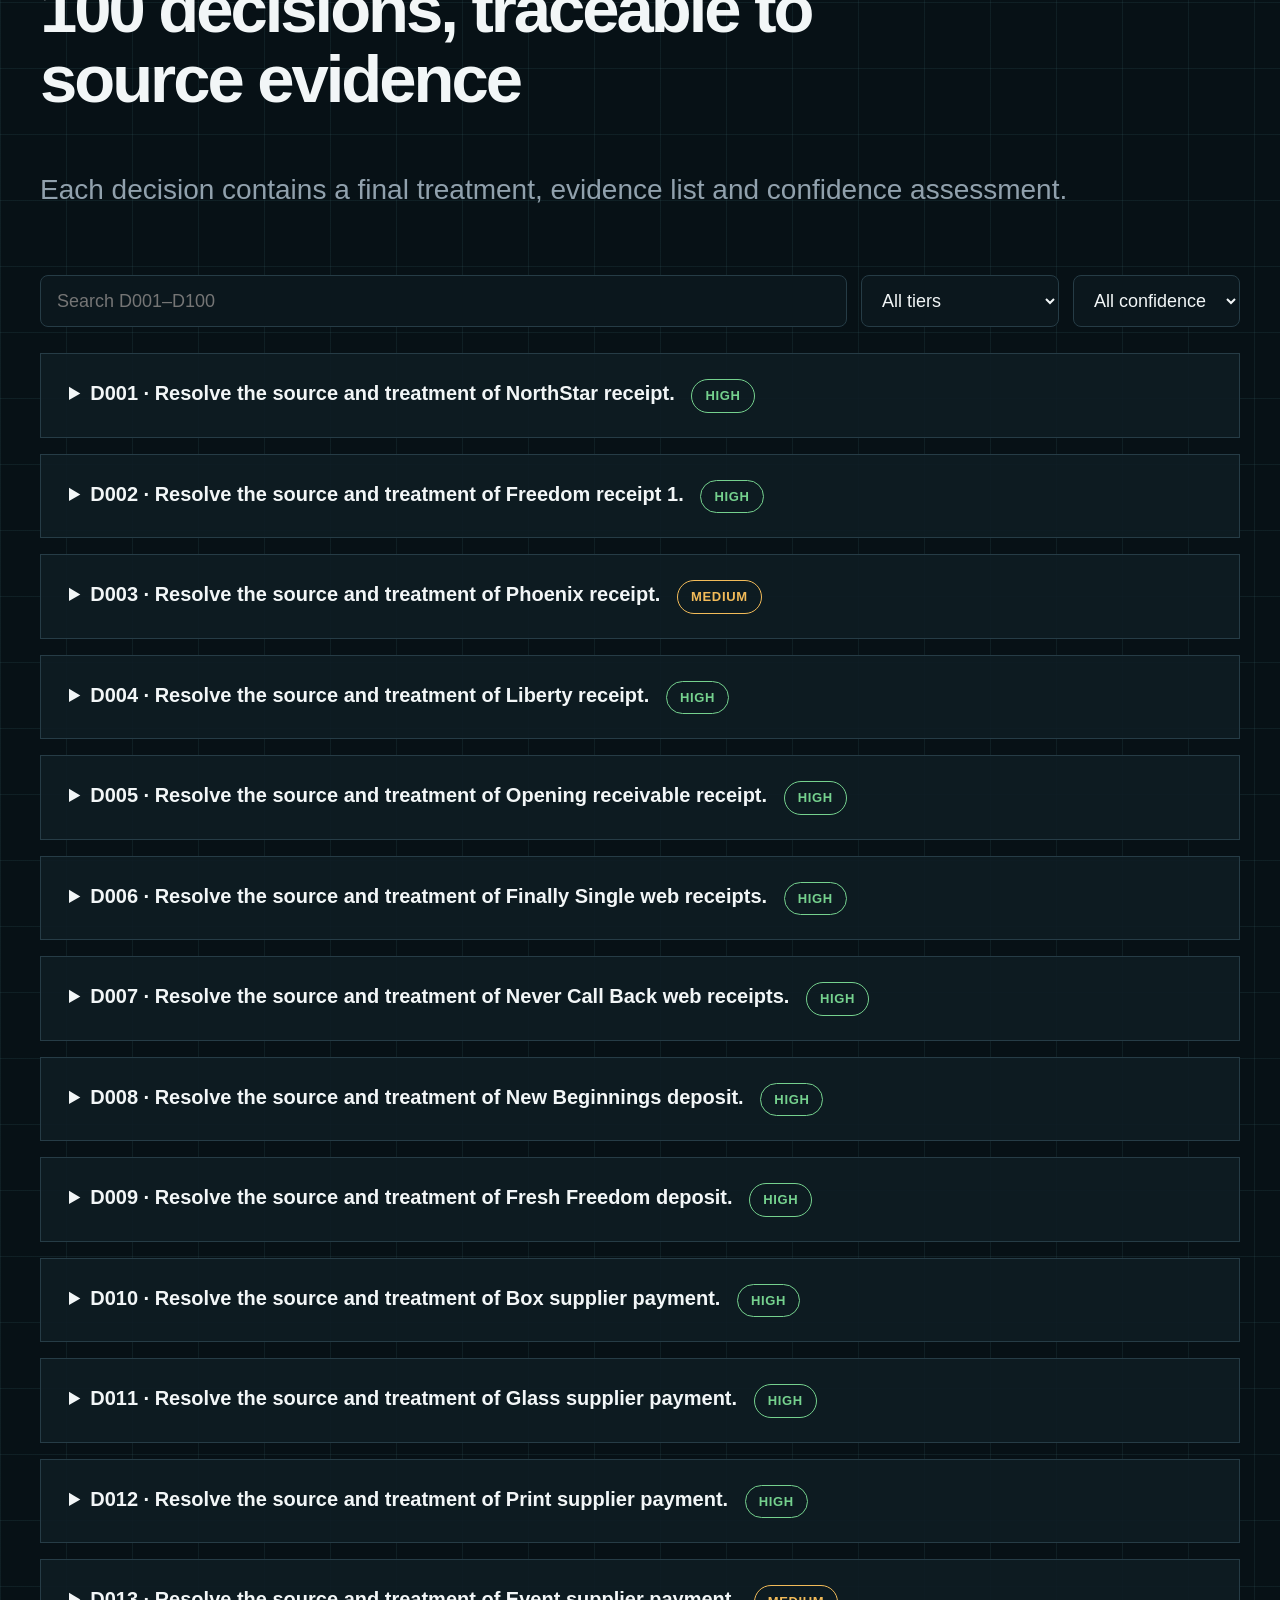
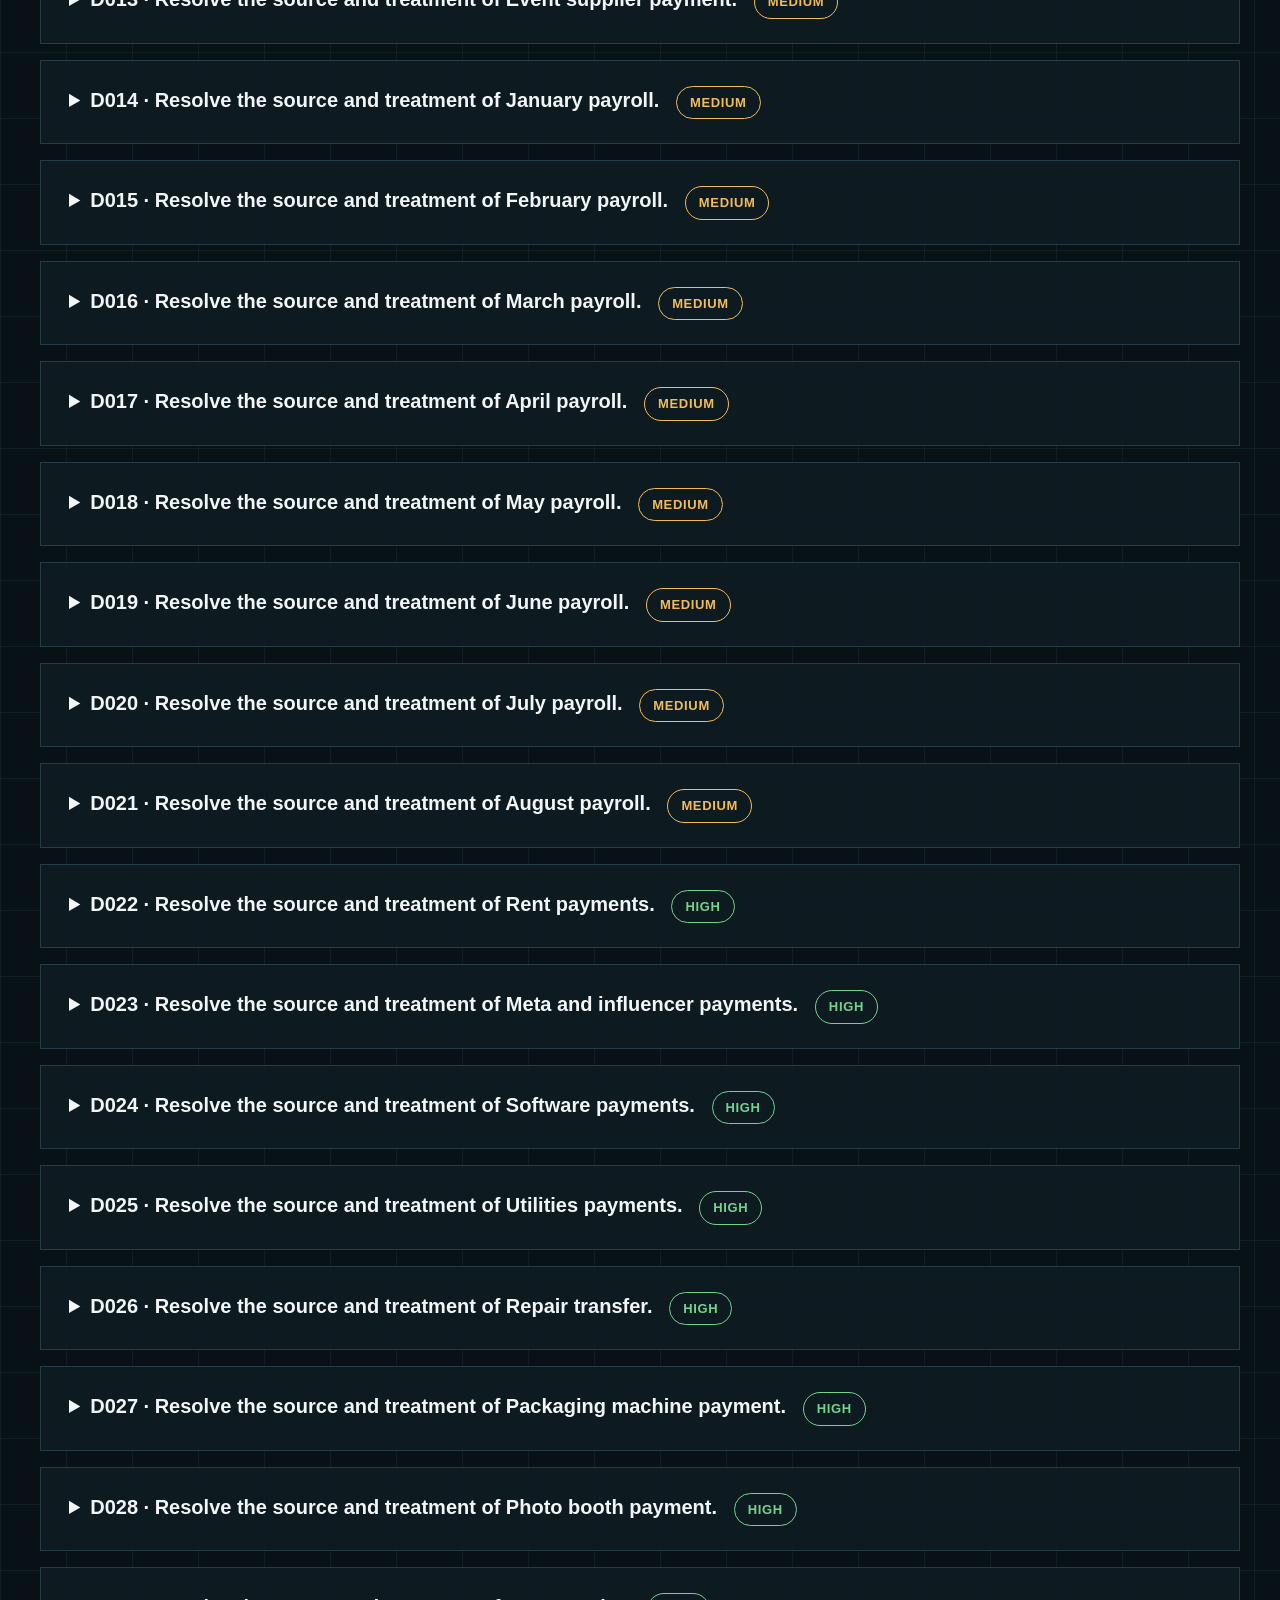
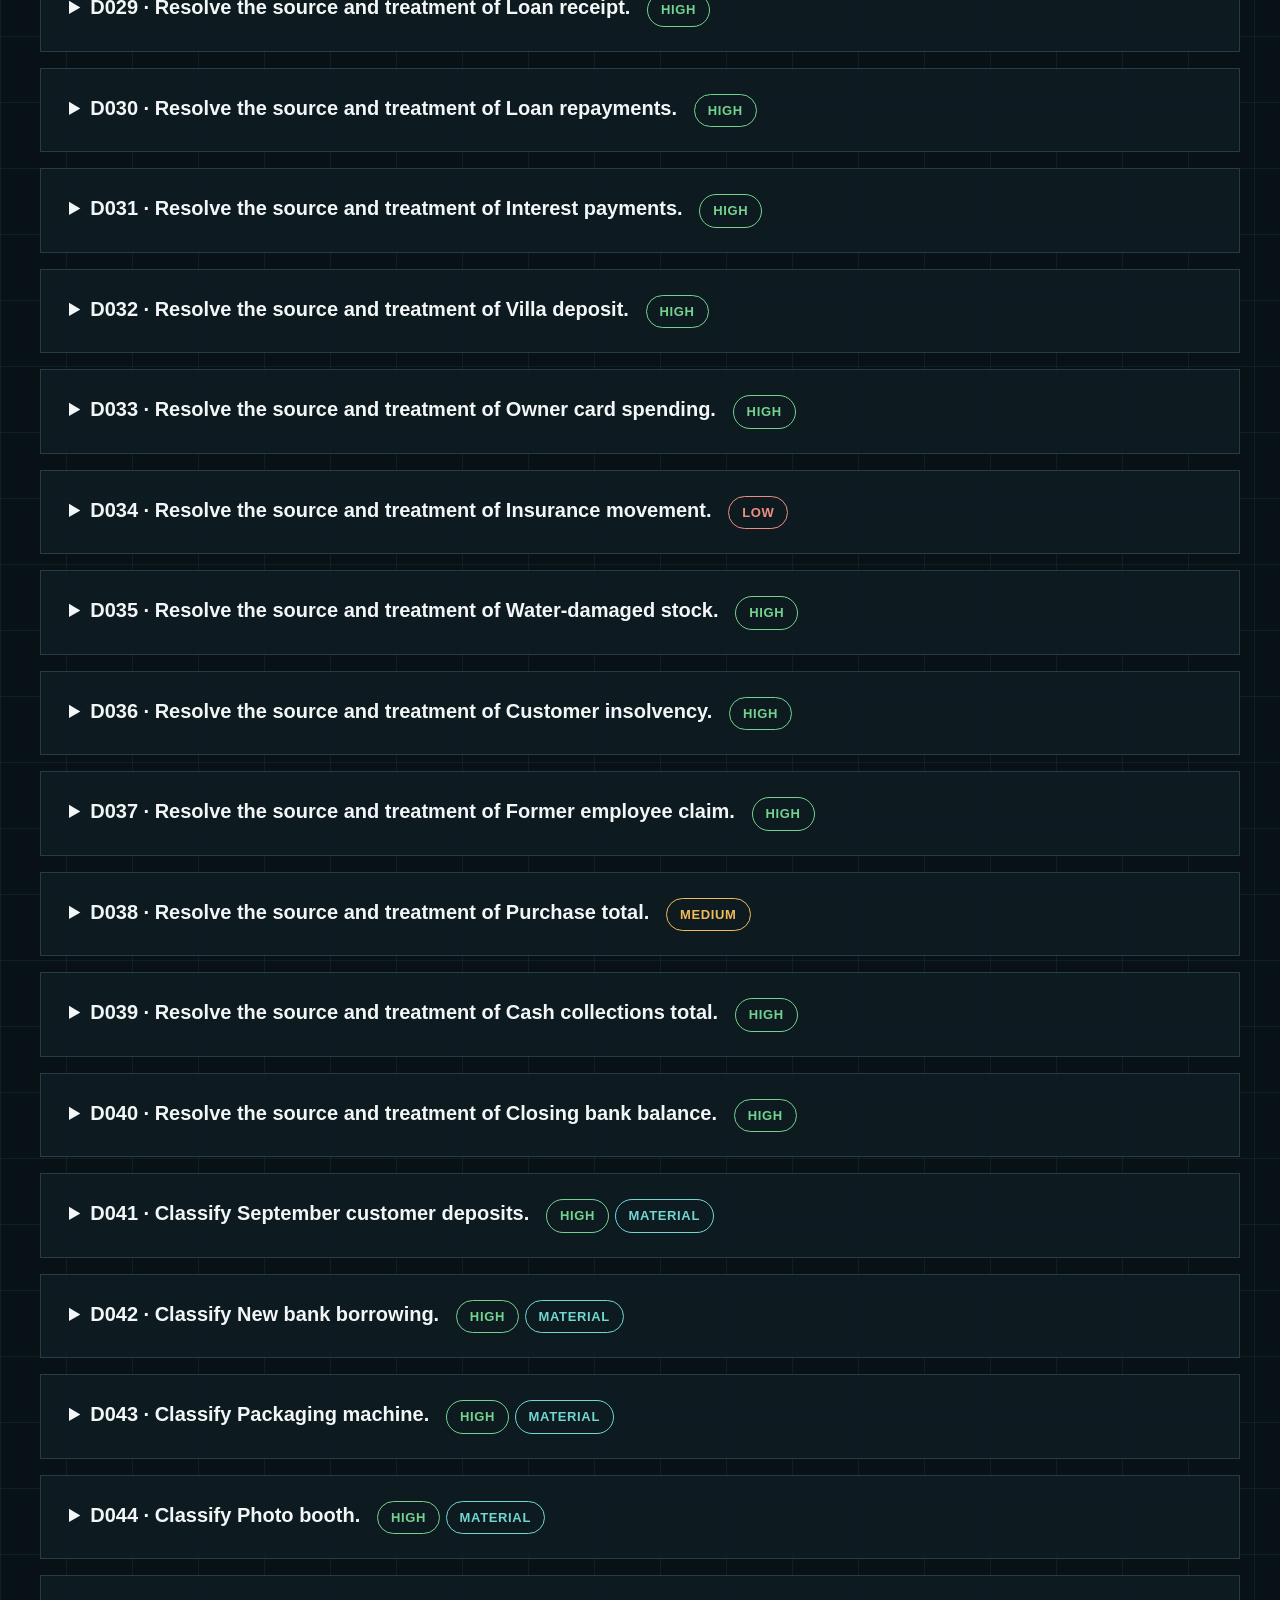
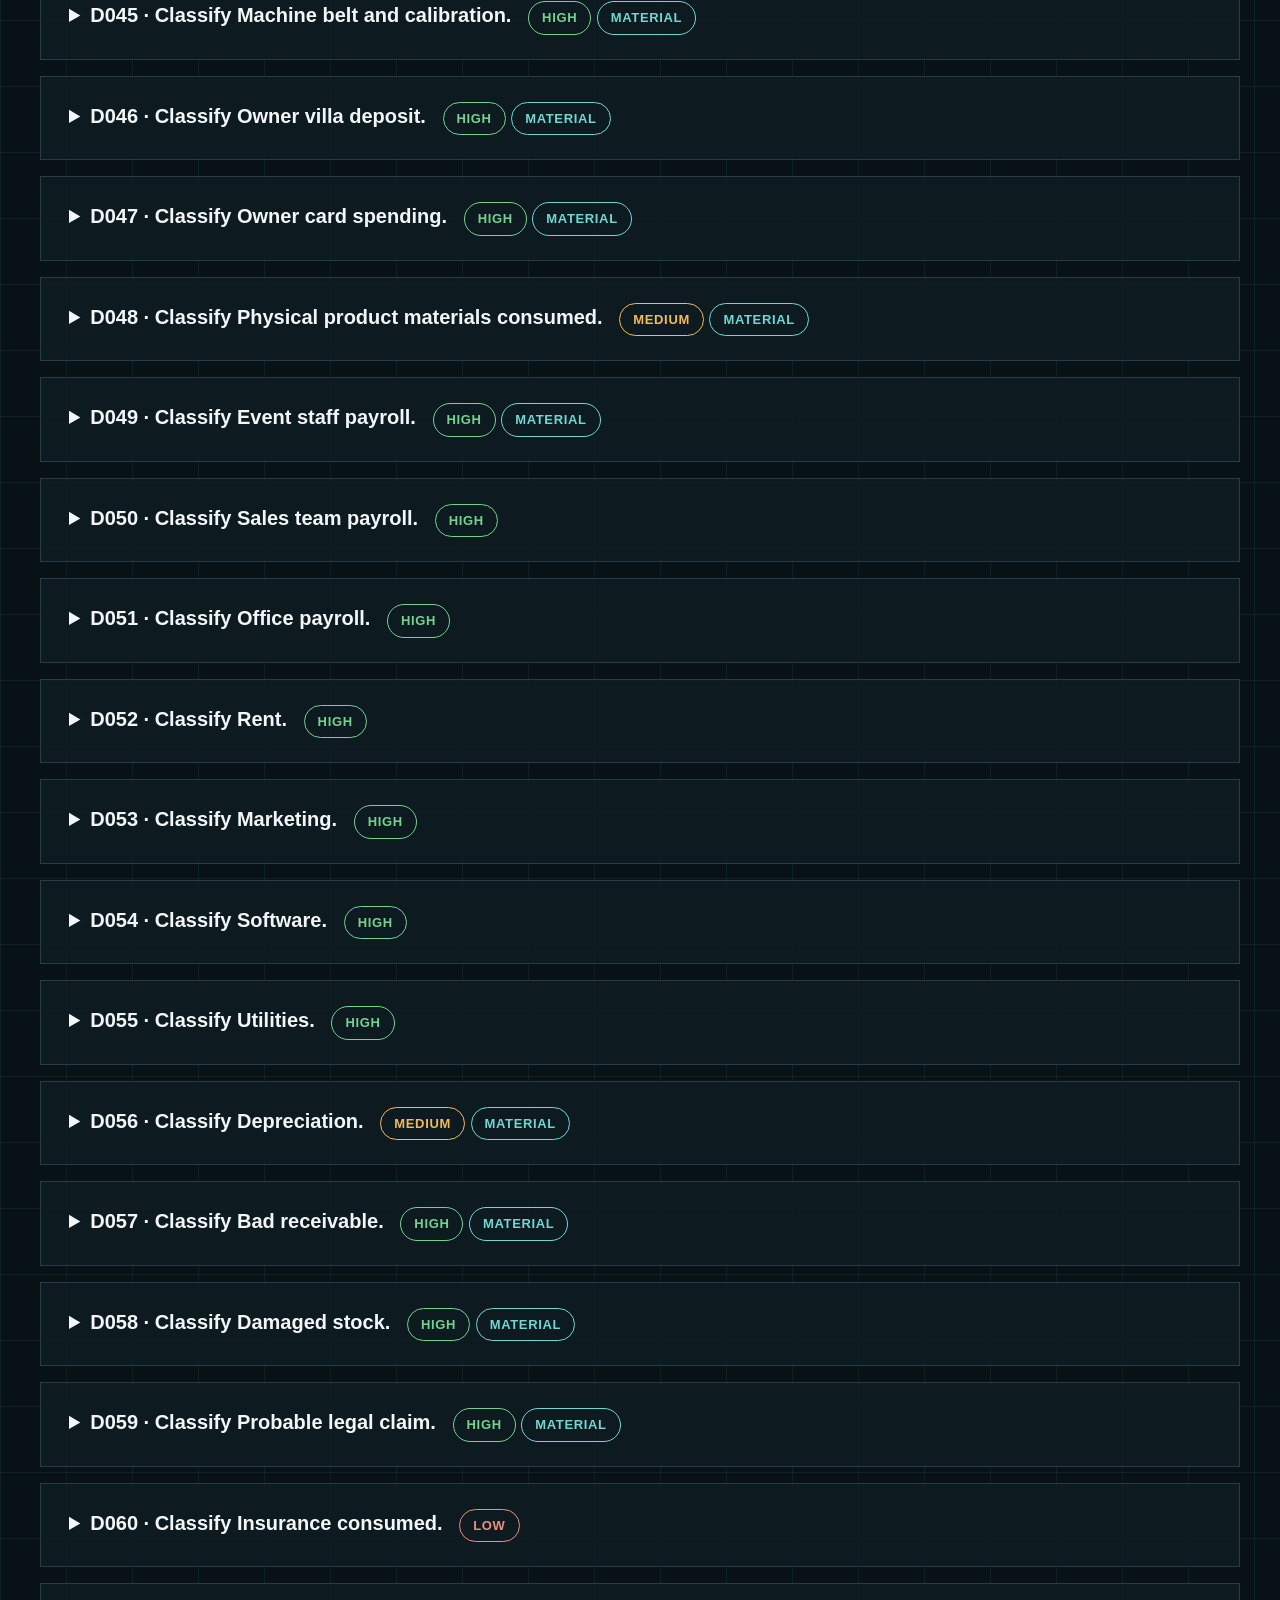
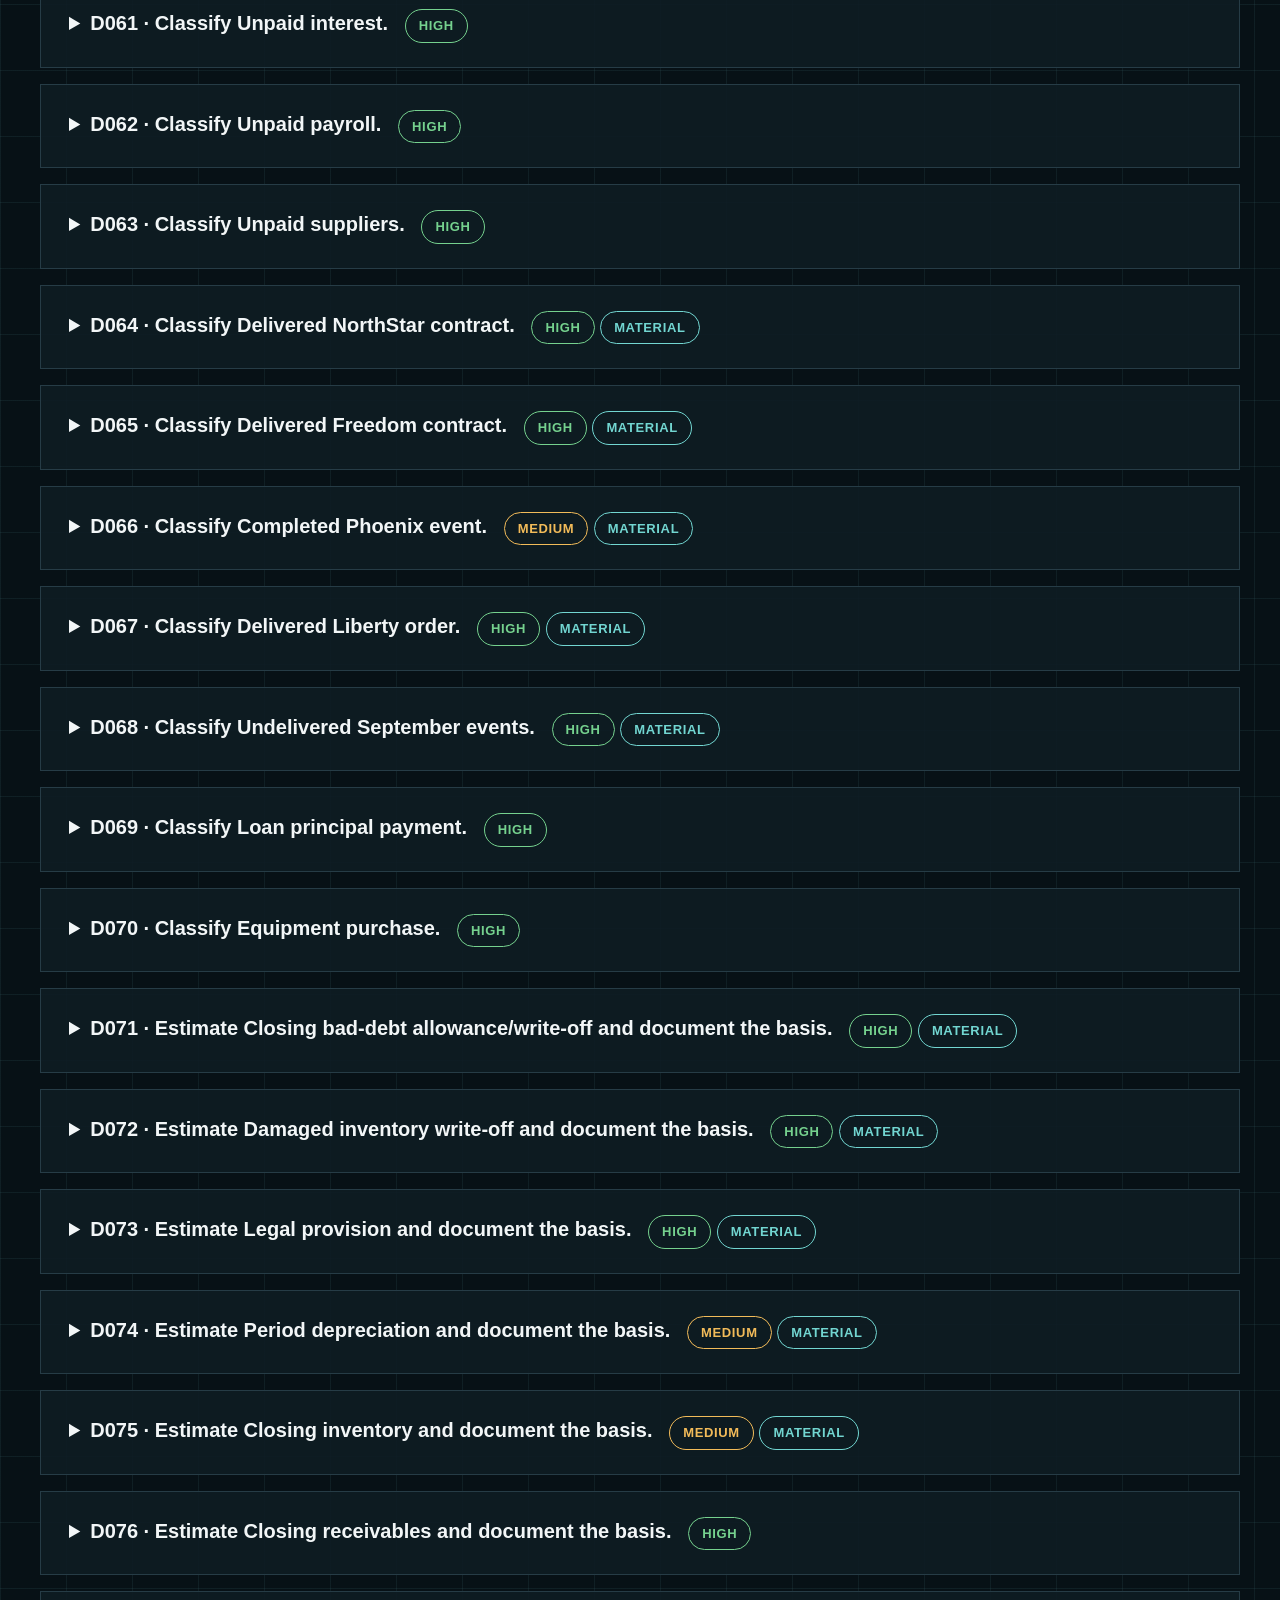
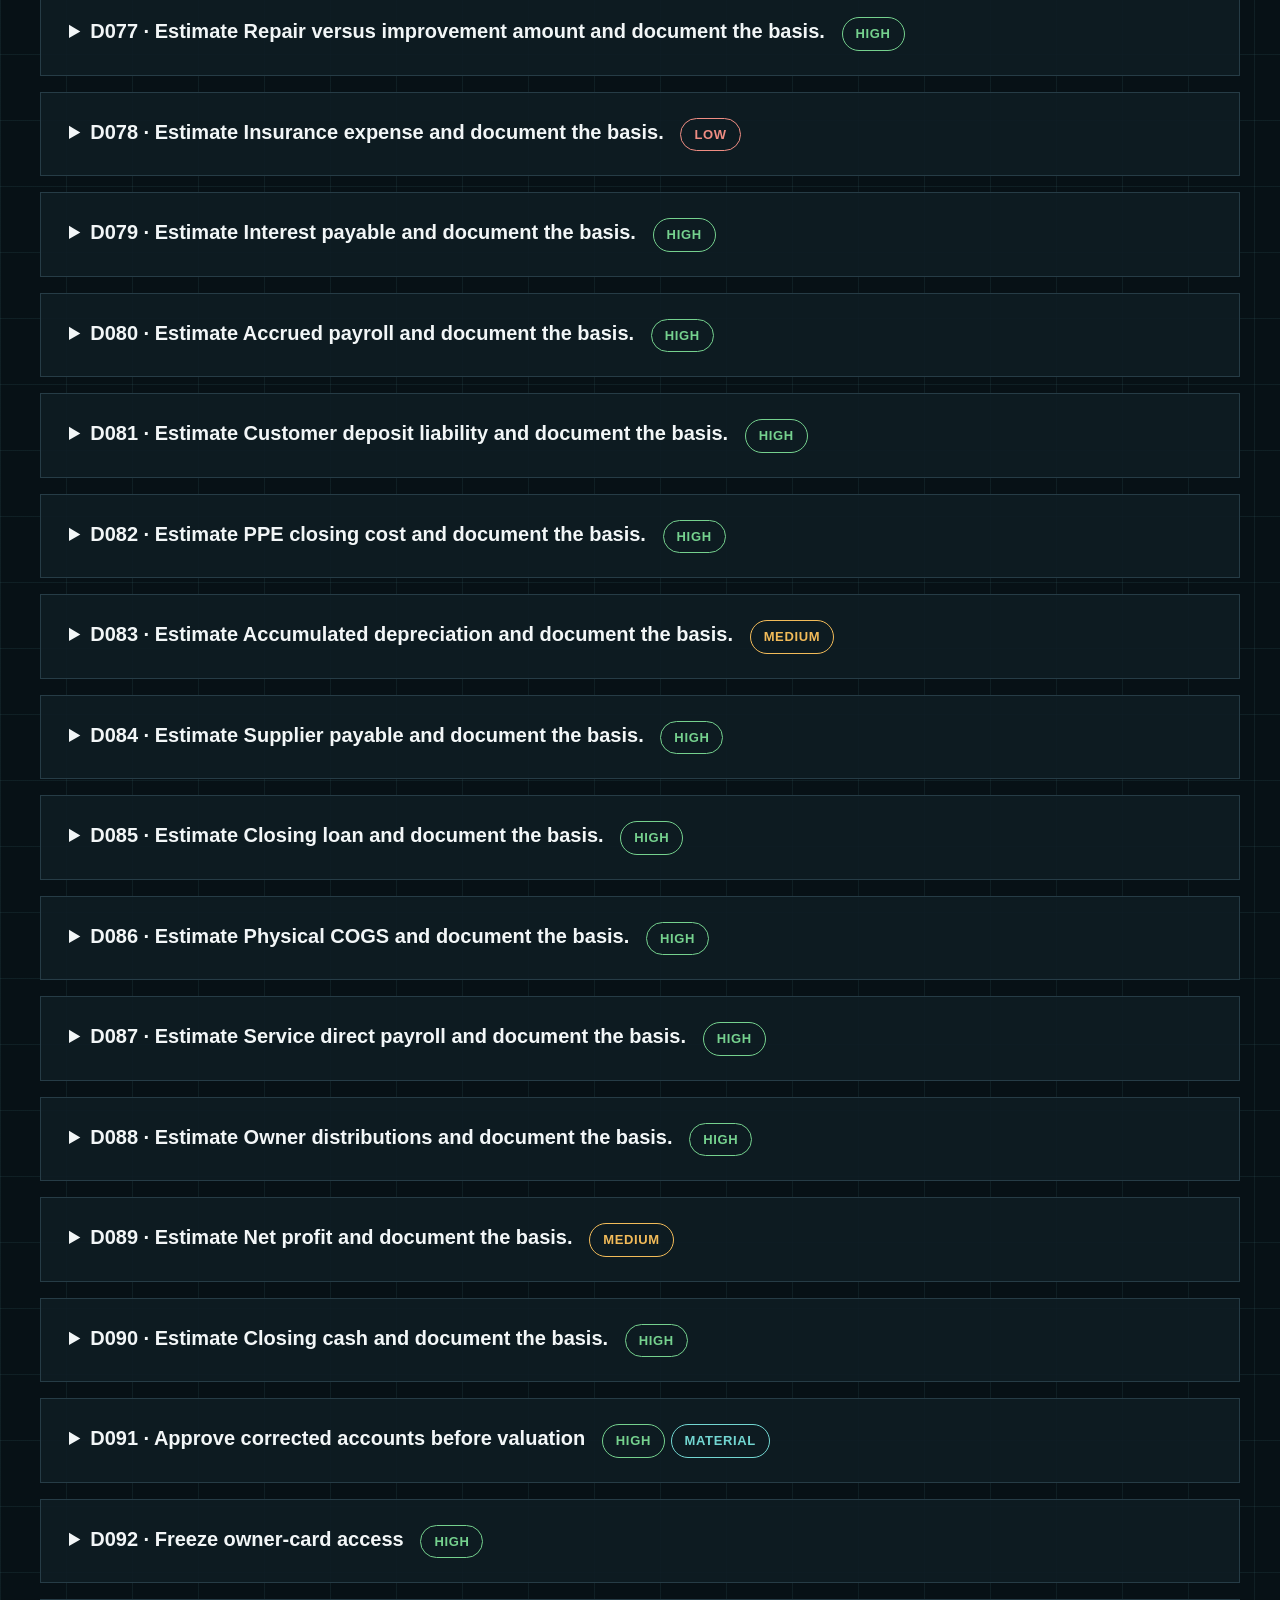
==== commit e8037a6c: "Update index.html" ====
--- a/index.html
+++ b/index.html
@@ -14,7 +14,7 @@
   <p class="lead">A traceable reconstruction of Divorce Party International Ltd. prepared for Bad Decisions Capital Ltd.</p>
 
   <div class="identity">
-    <div class="identity-row"><div class="label">Student</div><div class="value">YOUR NAME</div></div>
+    <div class="identity-row"><div class="label">Student</div><div class="value">Elina Abdulmuslimova</div></div>
     <div class="identity-row"><div class="label">Student ID</div><div class="value">YOUR STUDENT ID</div></div>
     <div class="identity-row"><div class="label">Deadline</div><div class="value">23 Sep 2026 · morning</div></div>
     <div class="identity-row cert"><div class="label">Certification</div><div class="value">READY FOR CERTIFICATION</div></div>
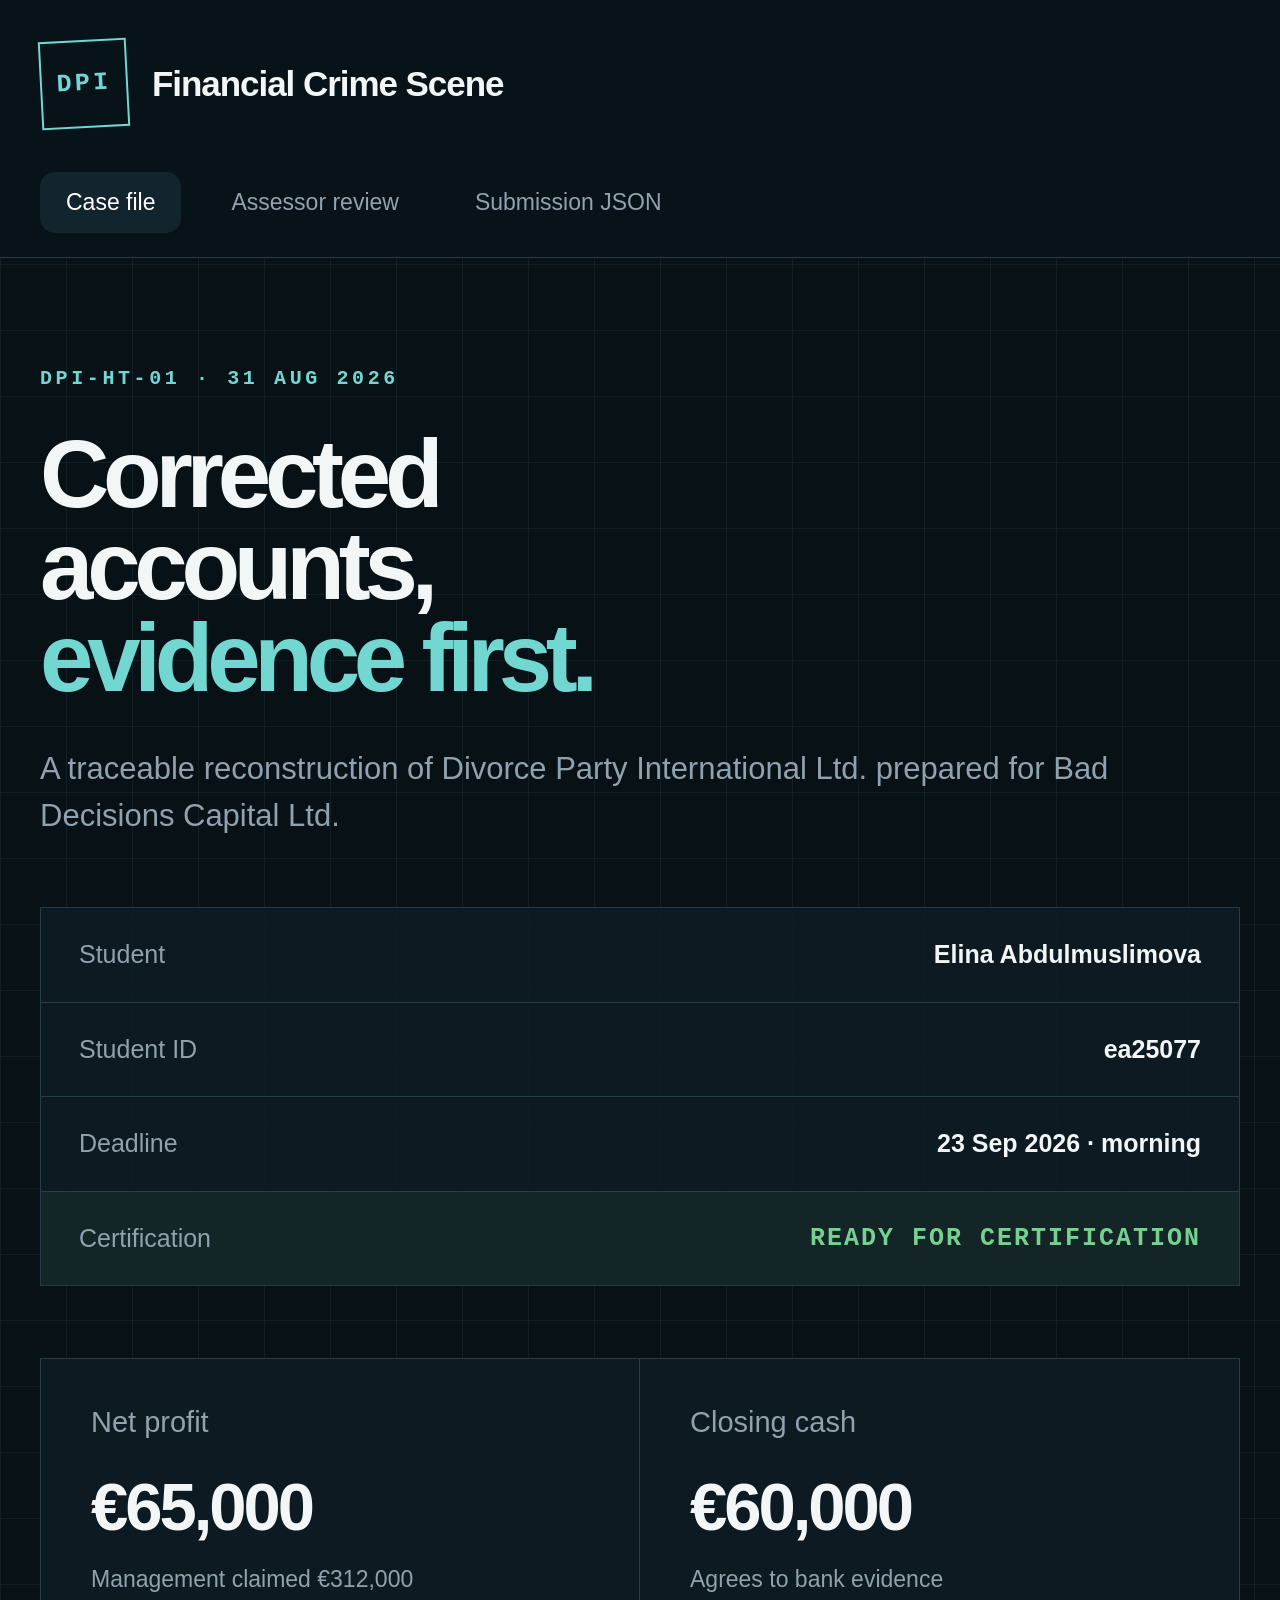
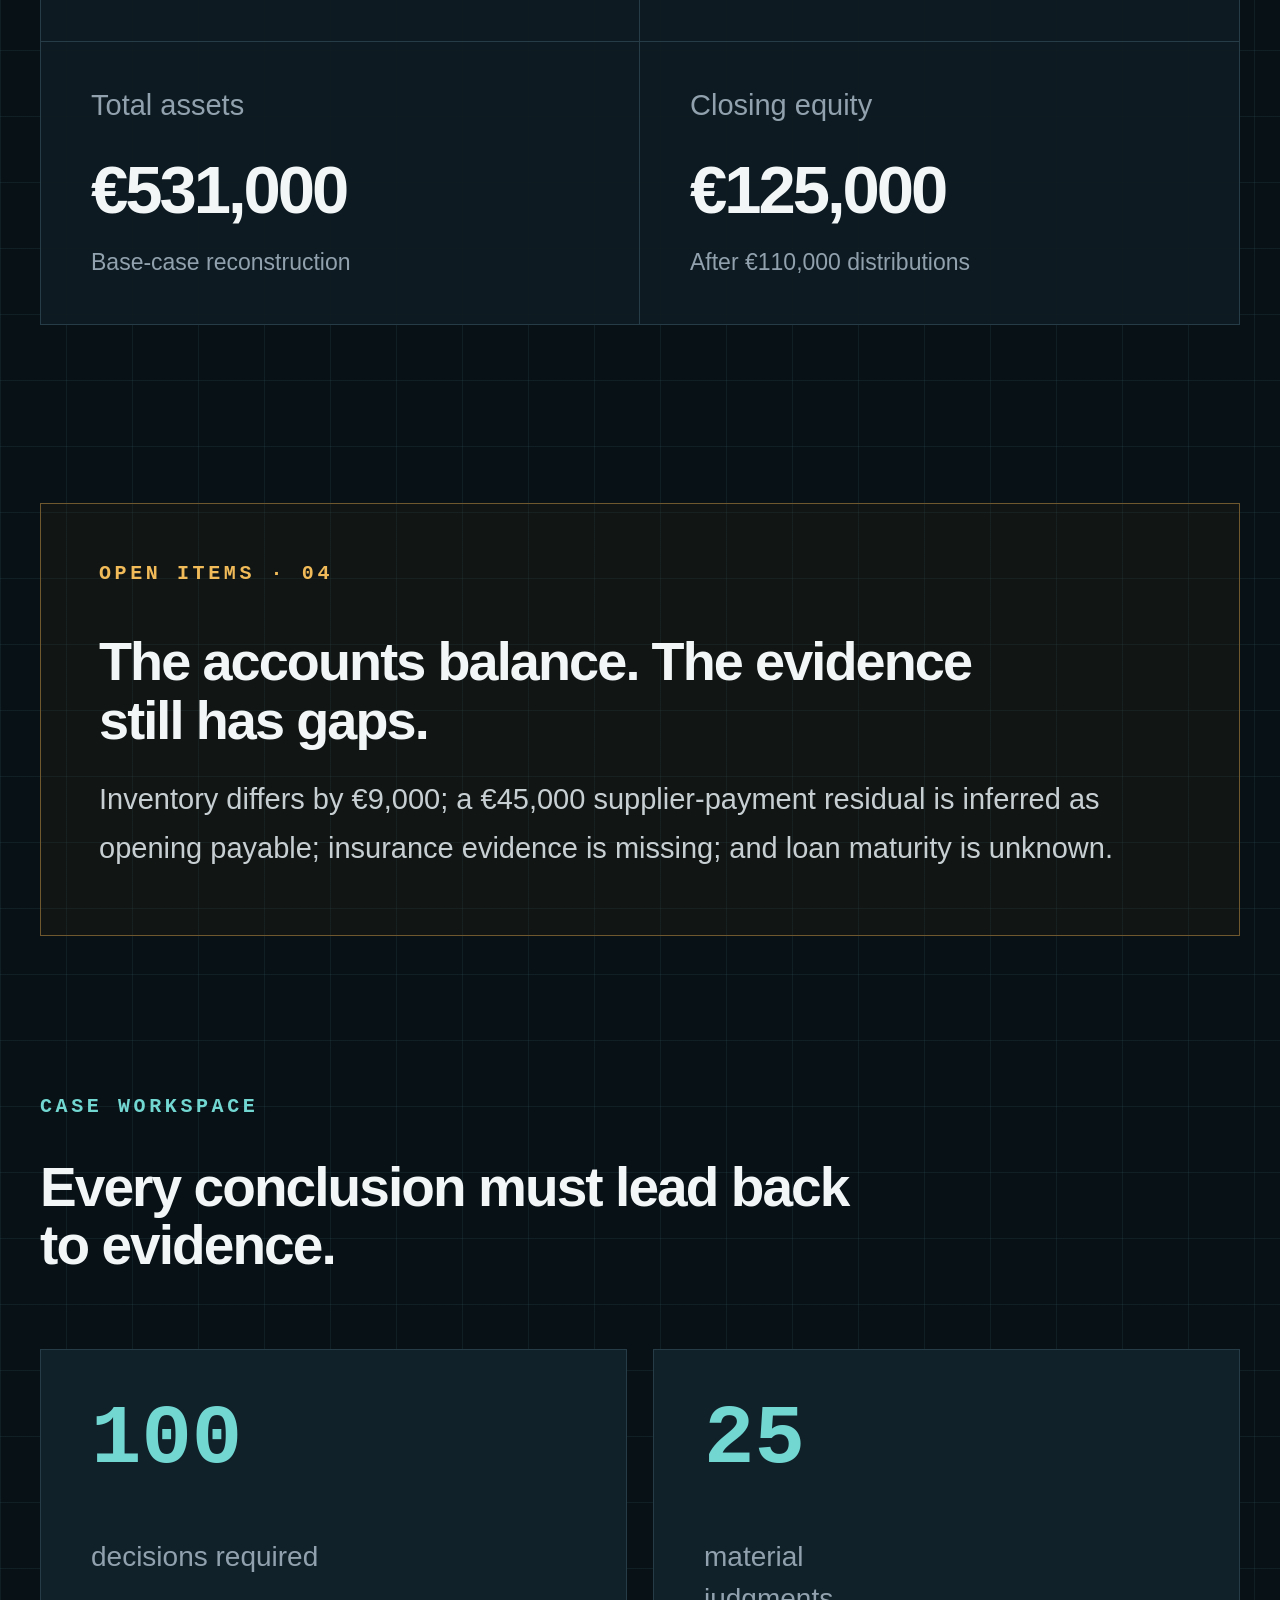
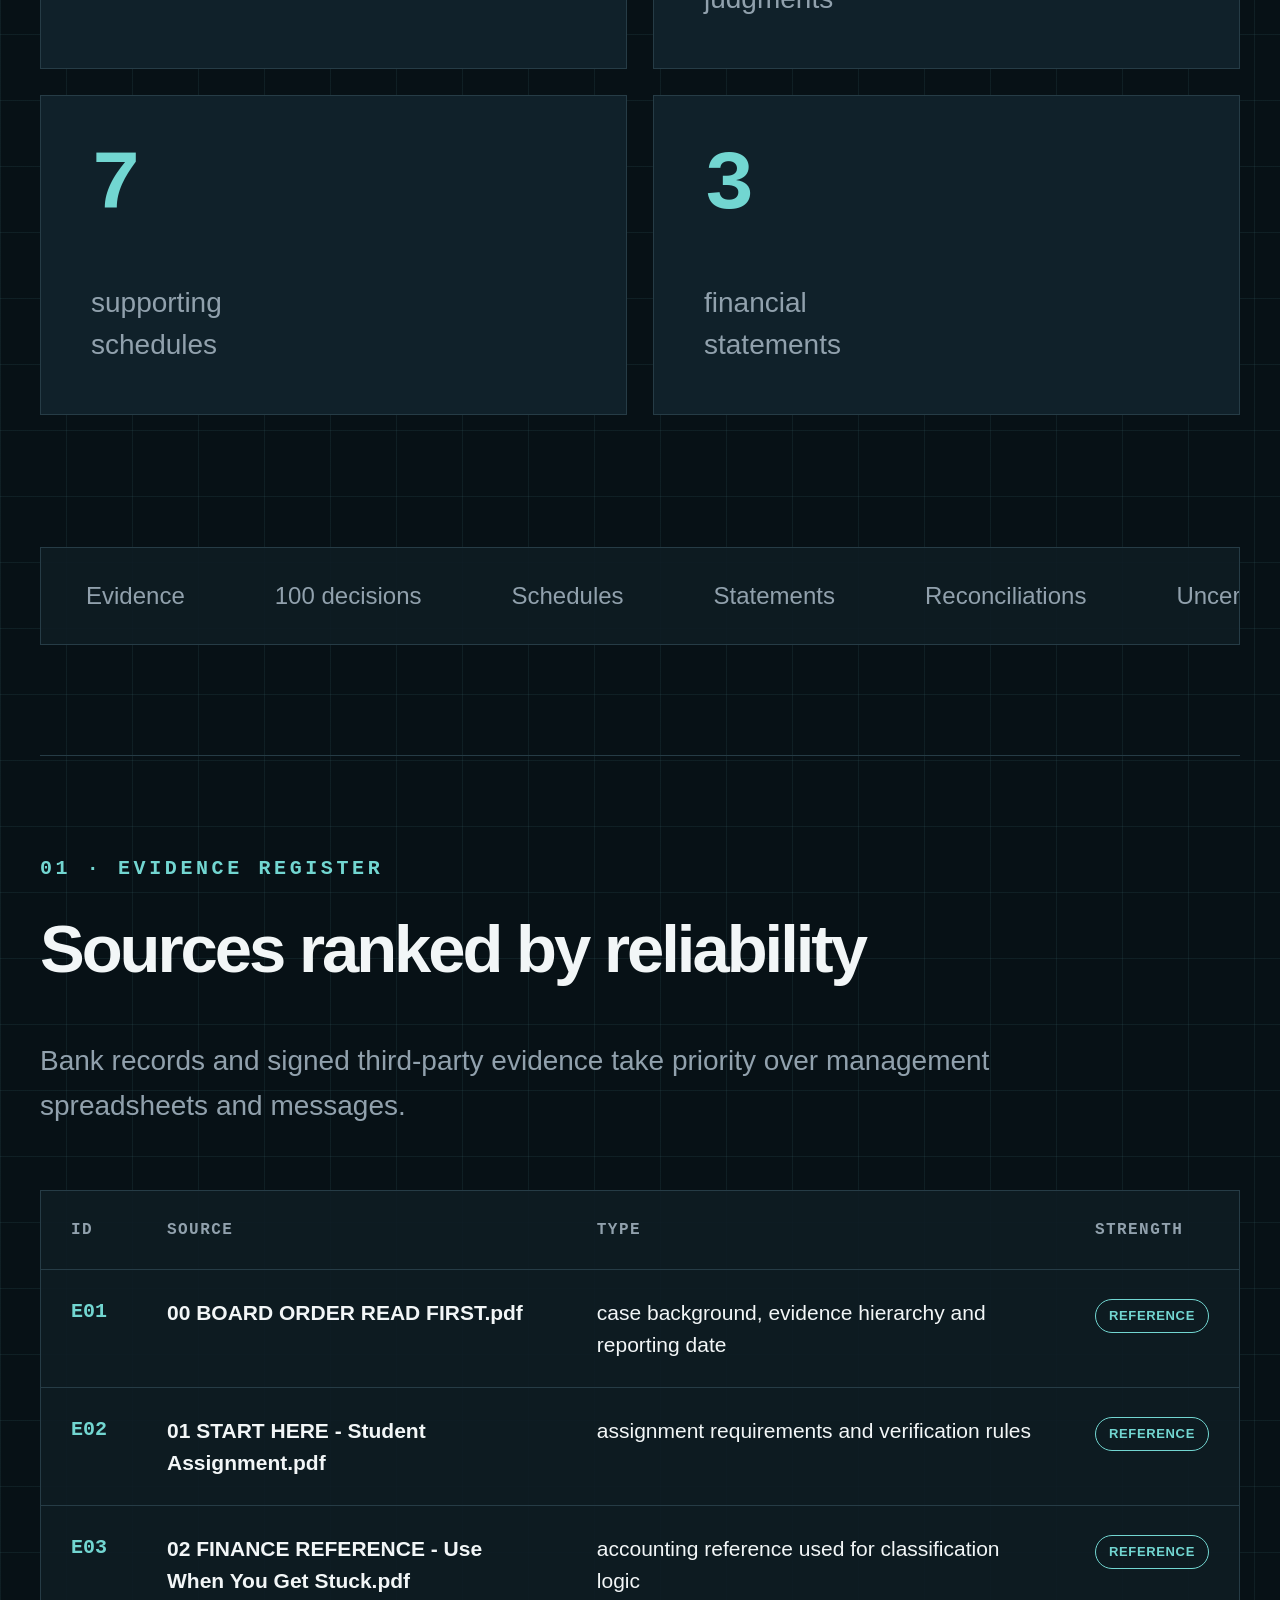
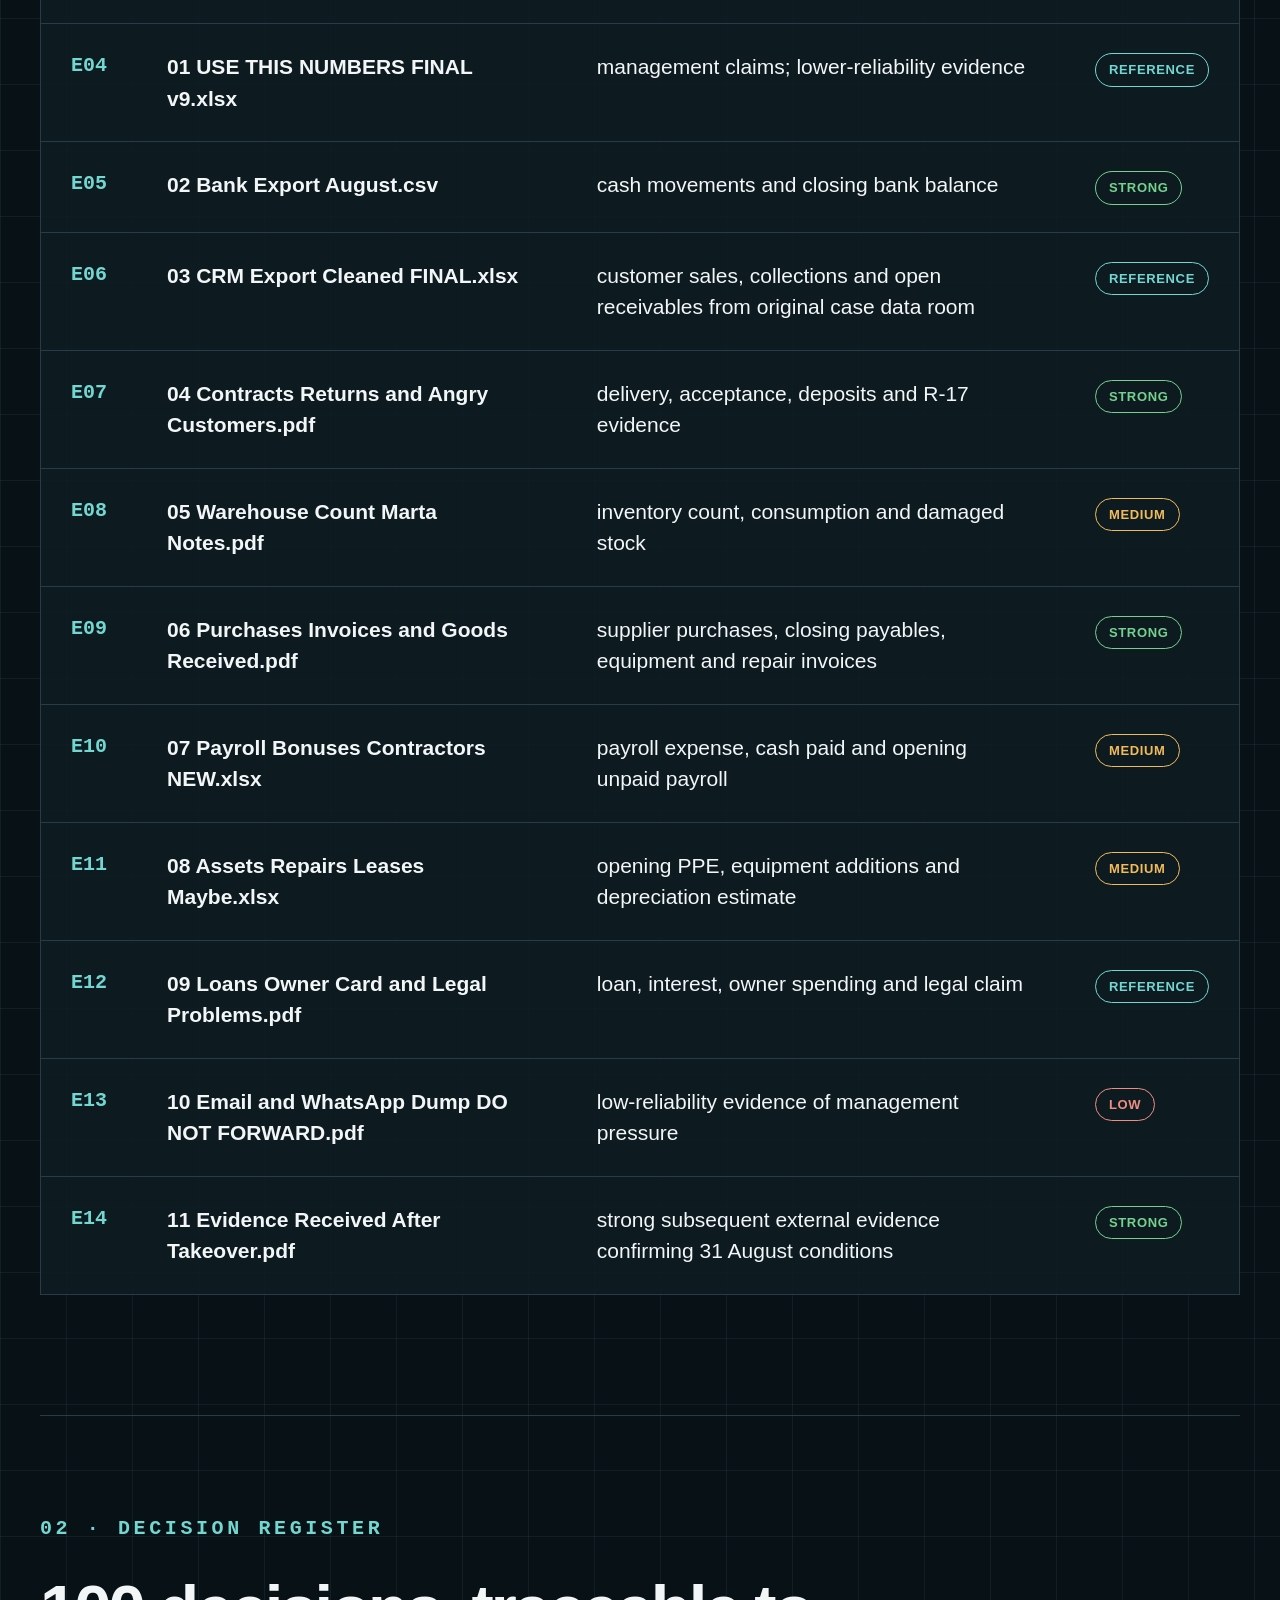
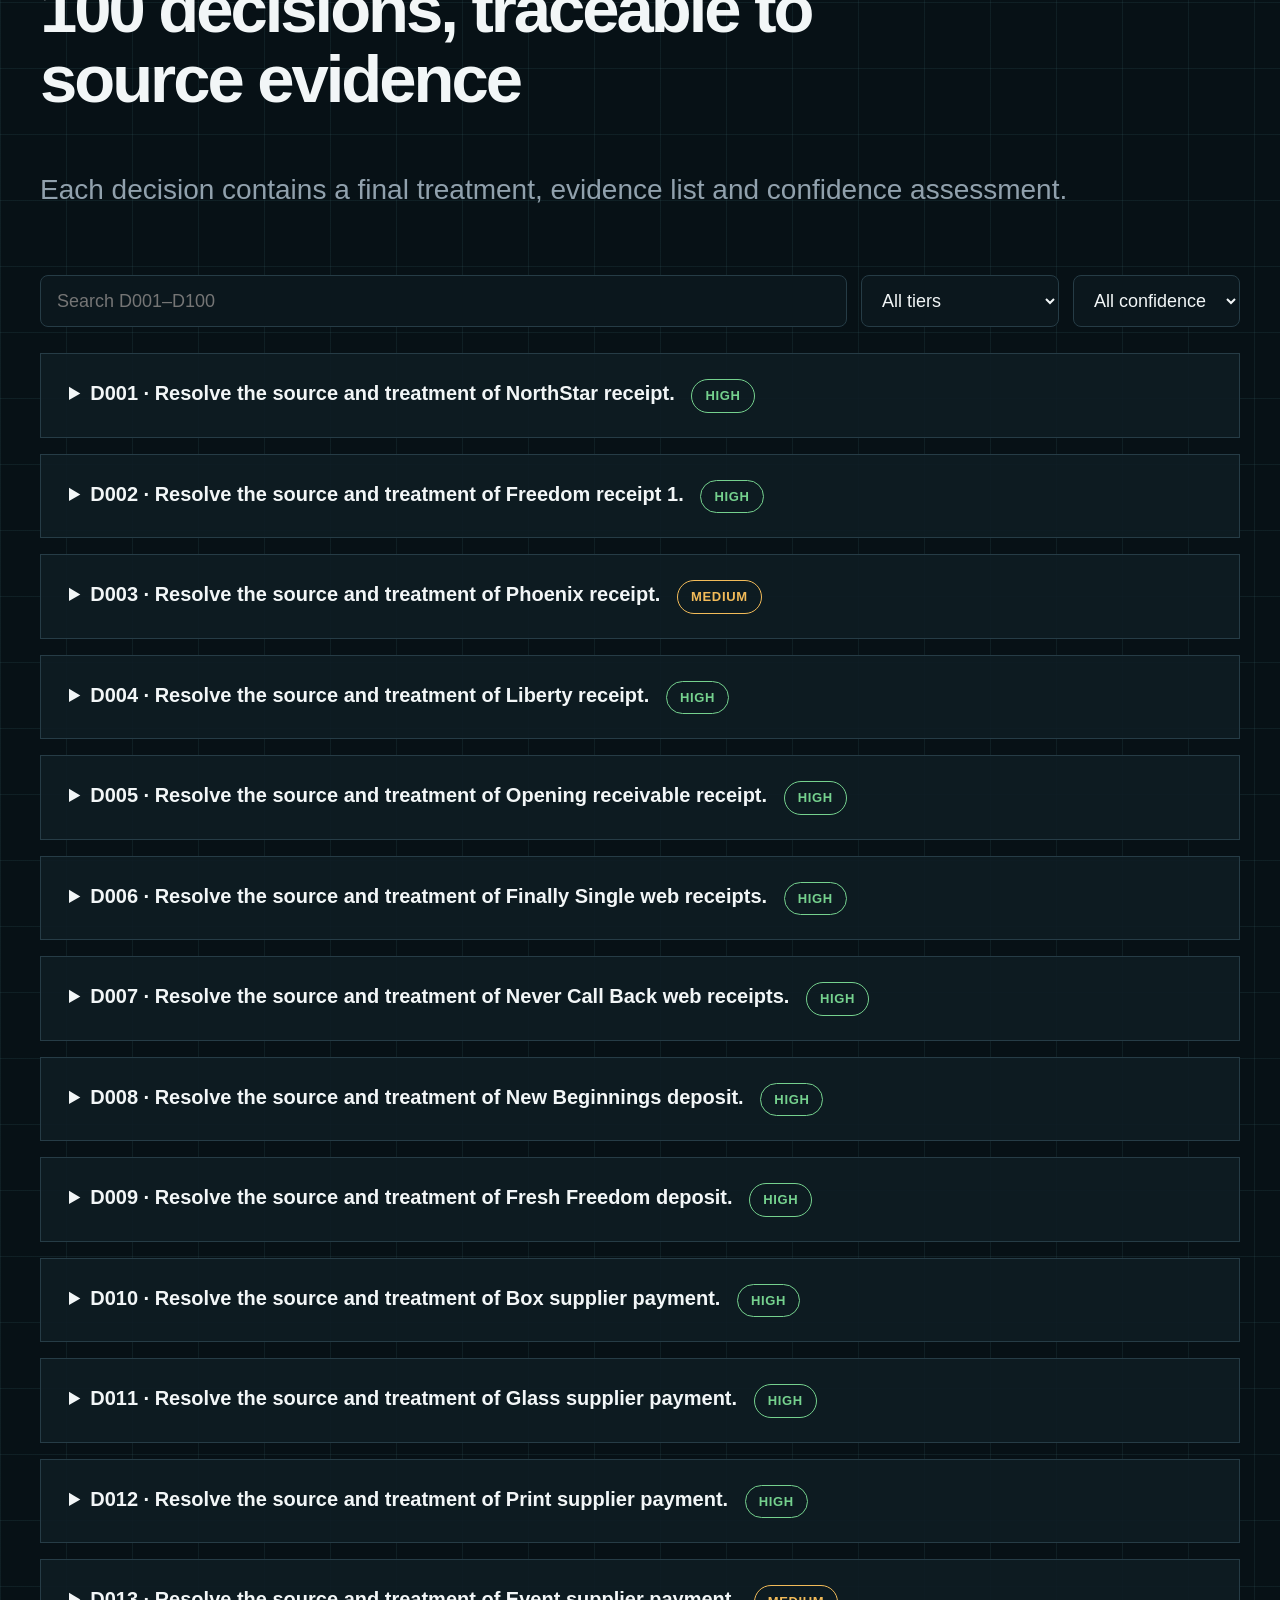
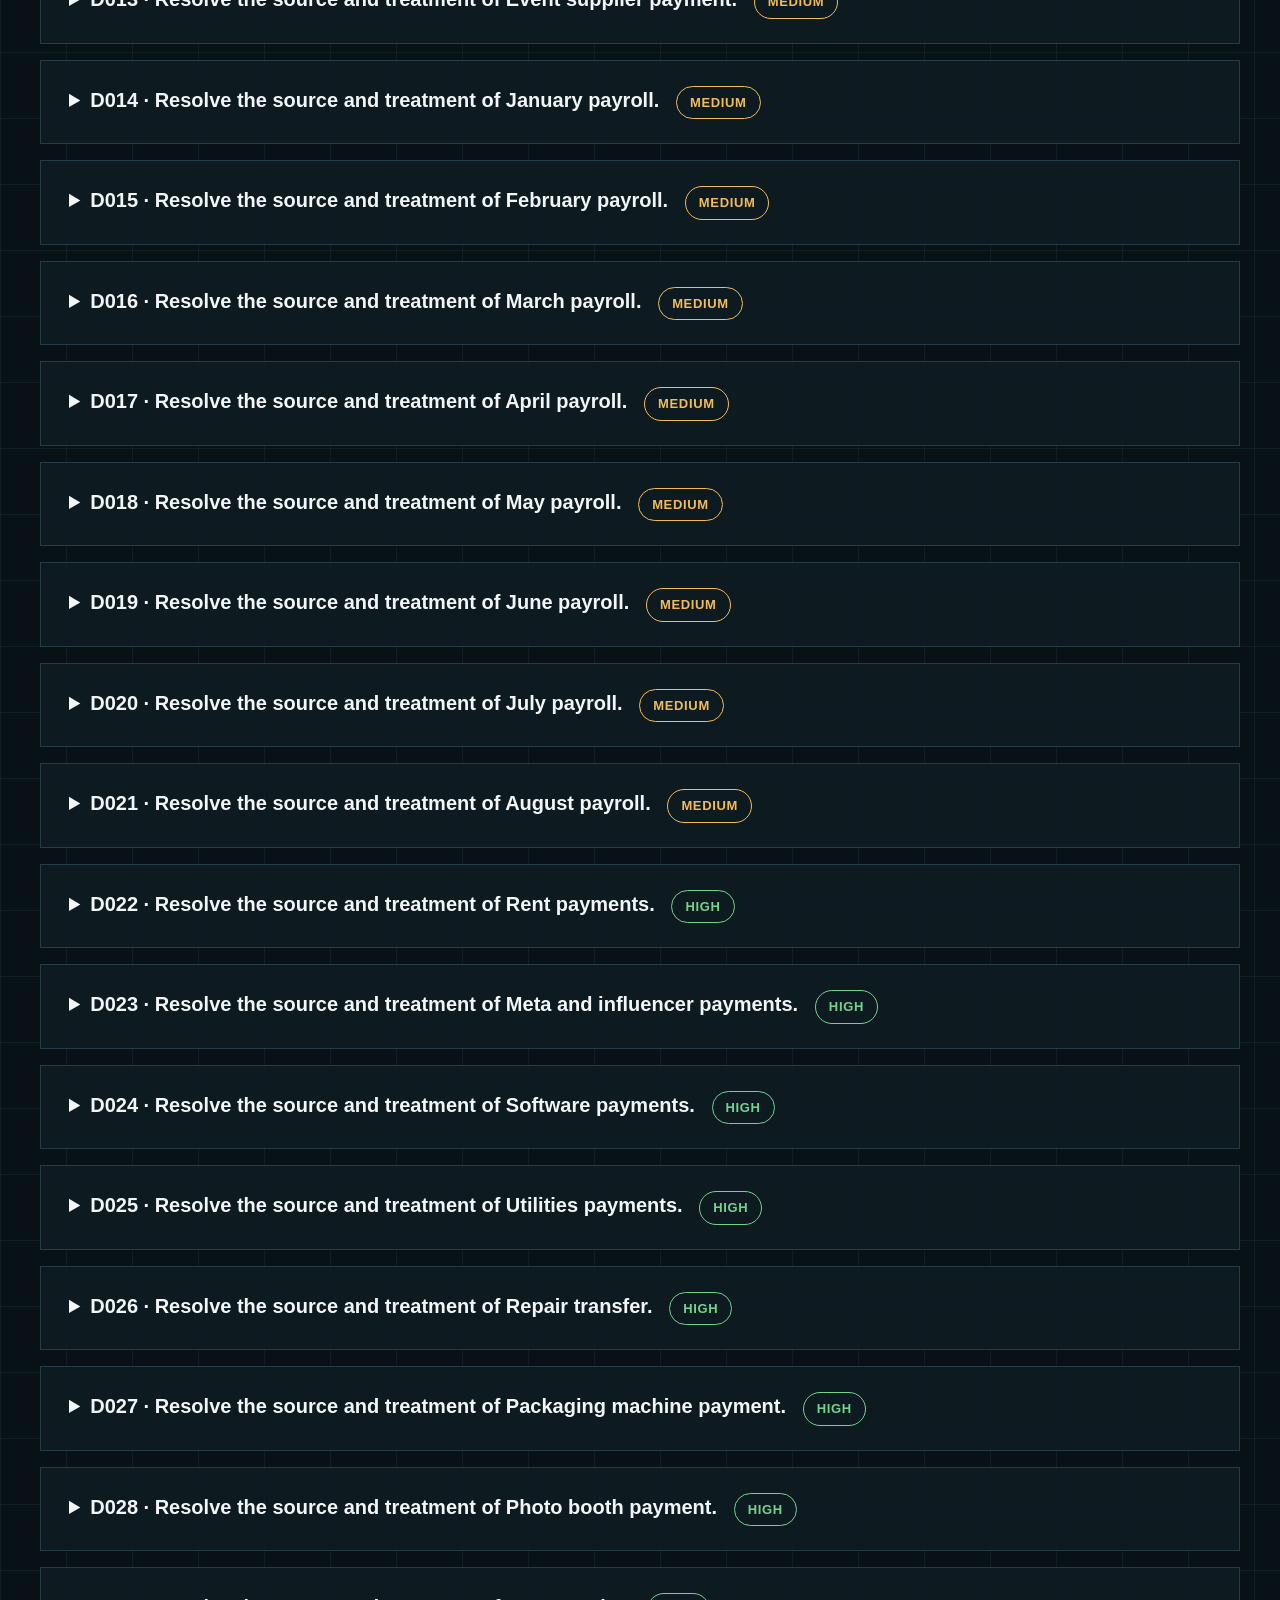
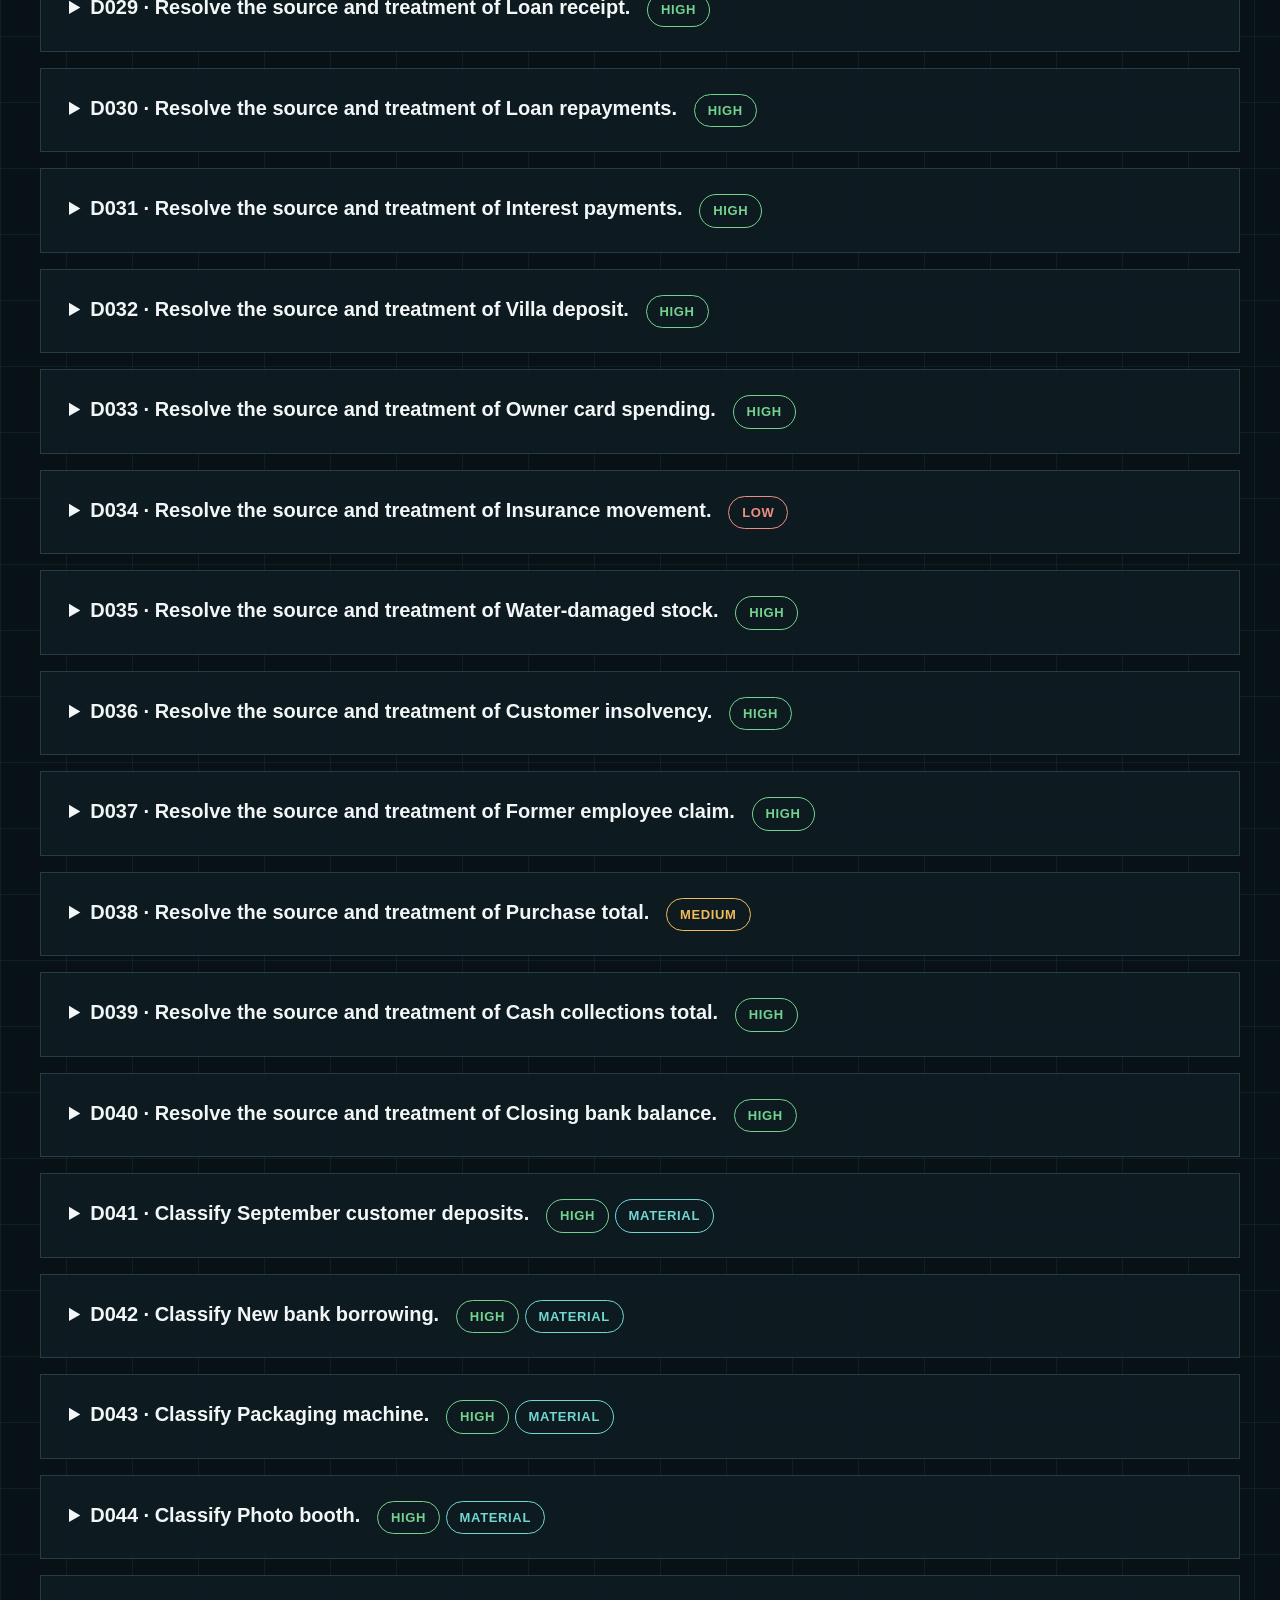
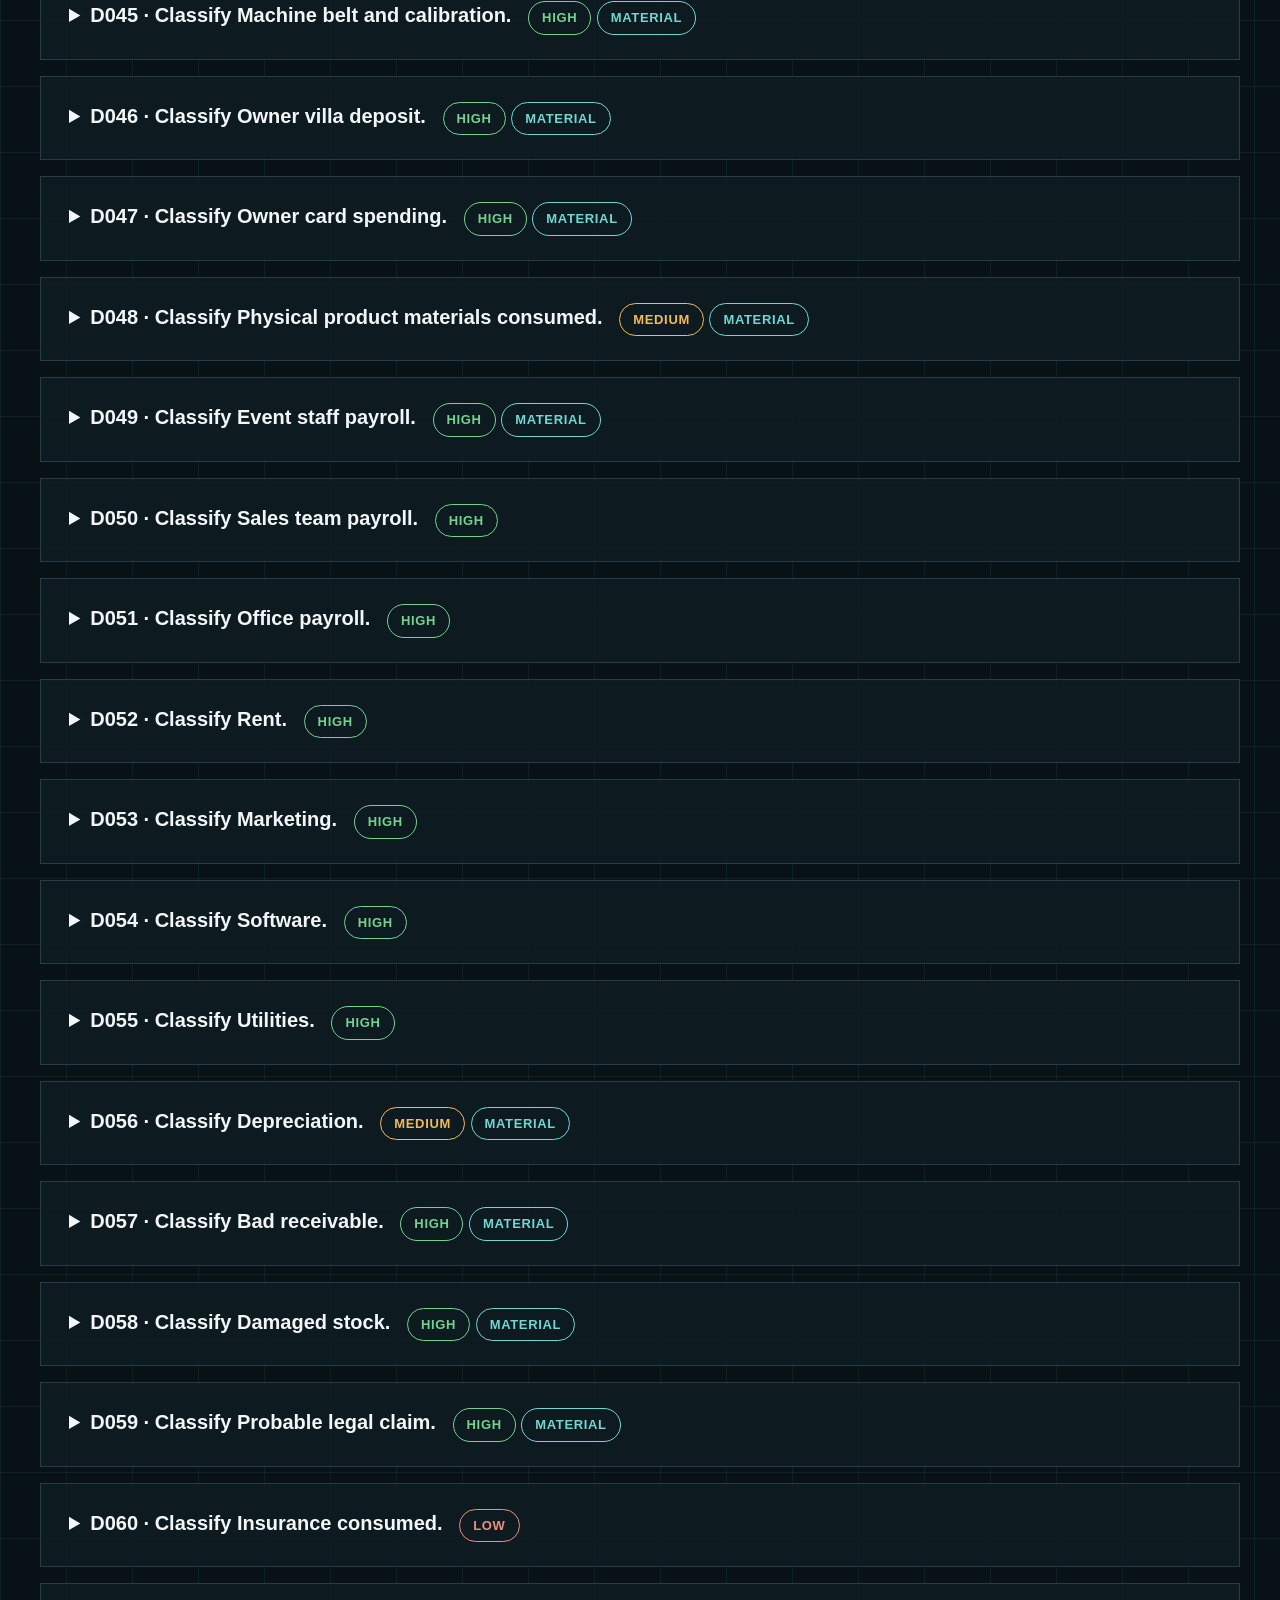
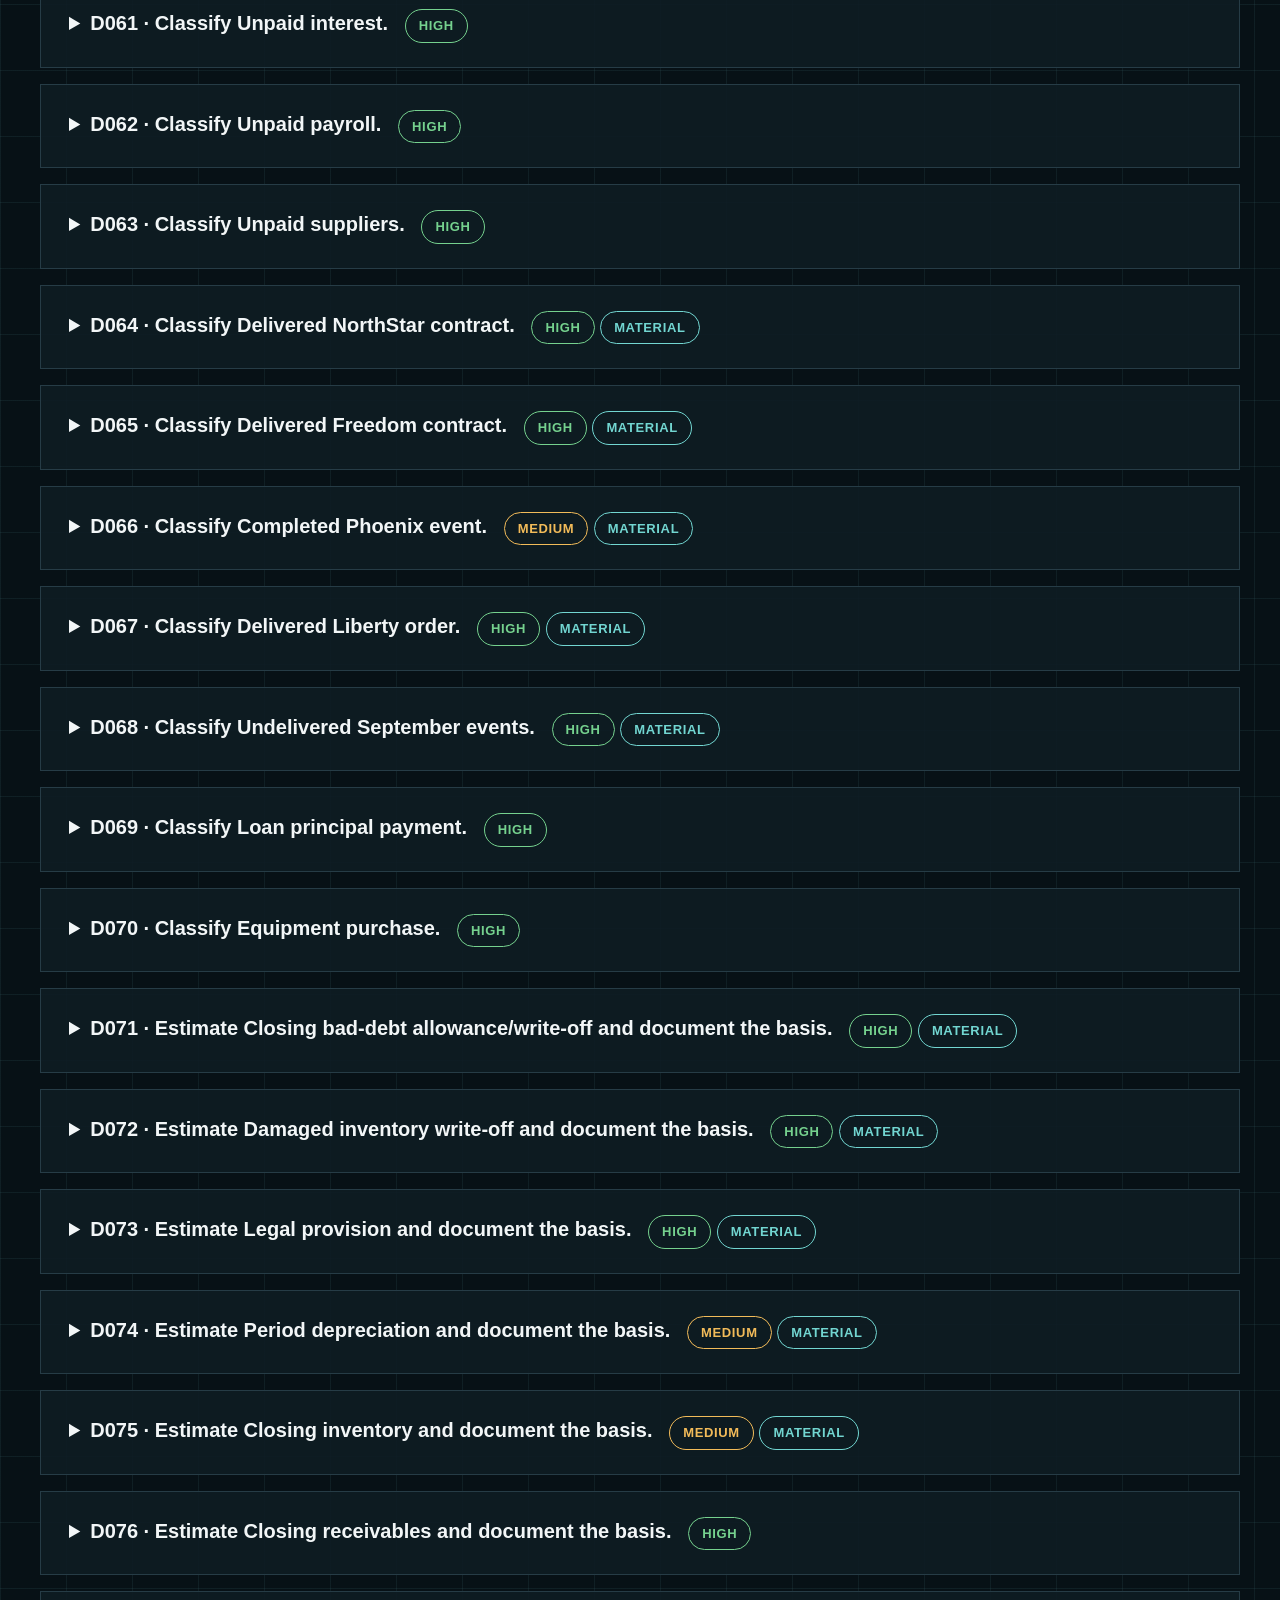
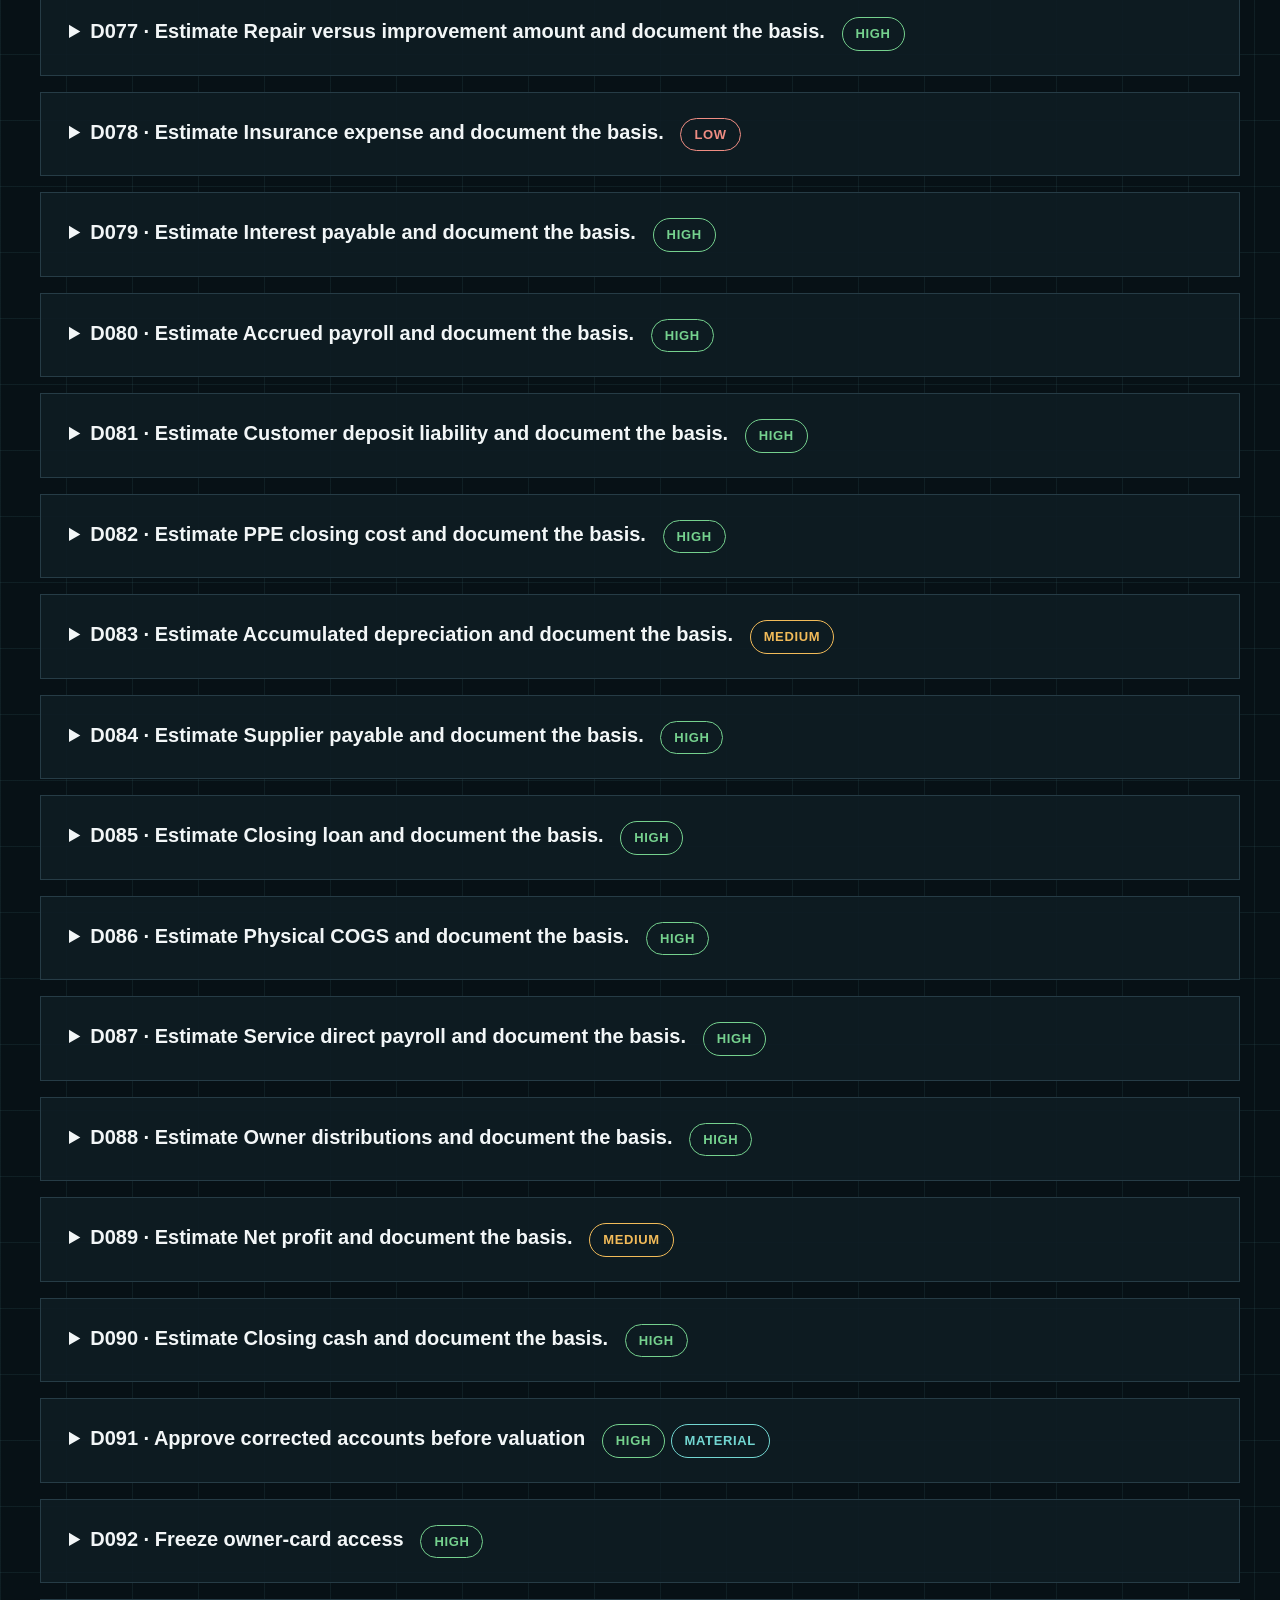
==== commit 5bb1bc0d: "Update index.html" ====
--- a/index.html
+++ b/index.html
@@ -15,7 +15,7 @@
 
   <div class="identity">
     <div class="identity-row"><div class="label">Student</div><div class="value">Elina Abdulmuslimova</div></div>
-    <div class="identity-row"><div class="label">Student ID</div><div class="value">YOUR STUDENT ID</div></div>
+    <div class="identity-row"><div class="label">Student ID</div><div class="value">ea25077</div></div>
     <div class="identity-row"><div class="label">Deadline</div><div class="value">23 Sep 2026 · morning</div></div>
     <div class="identity-row cert"><div class="label">Certification</div><div class="value">READY FOR CERTIFICATION</div></div>
   </div>
